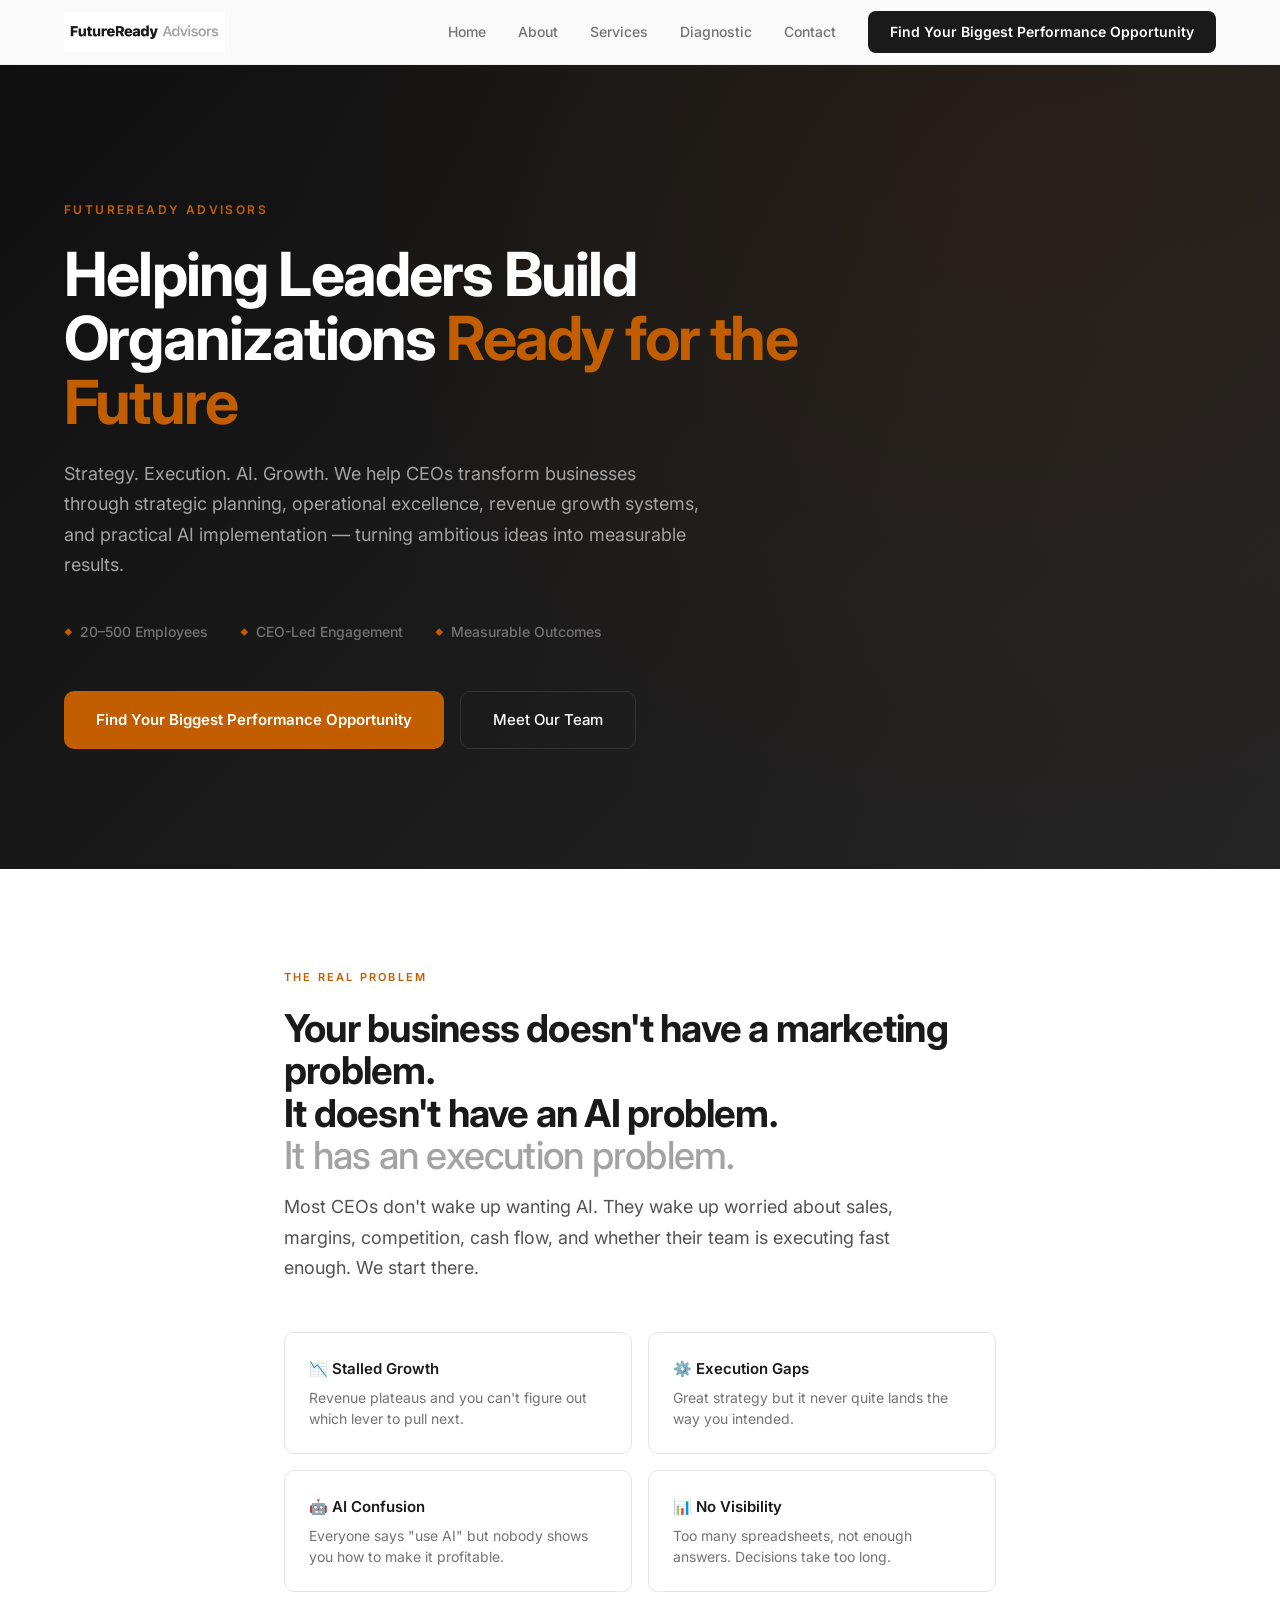
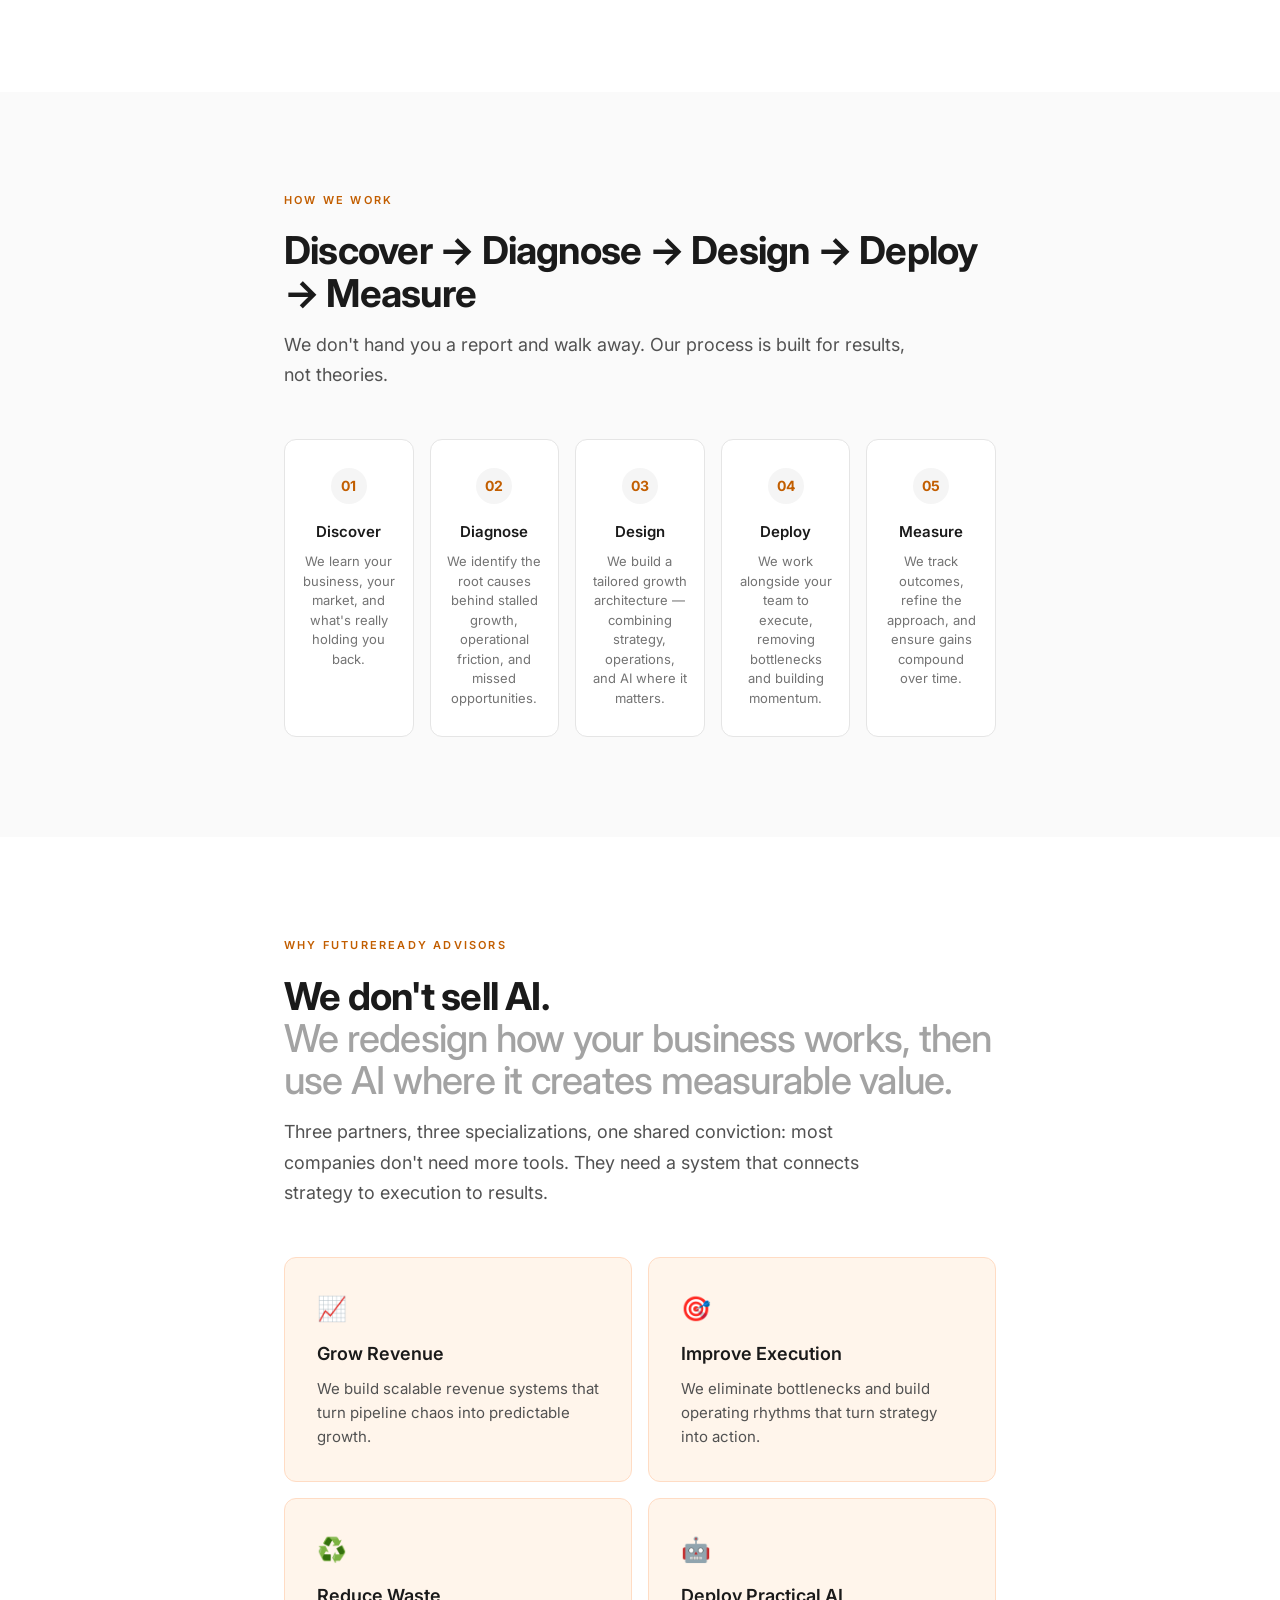
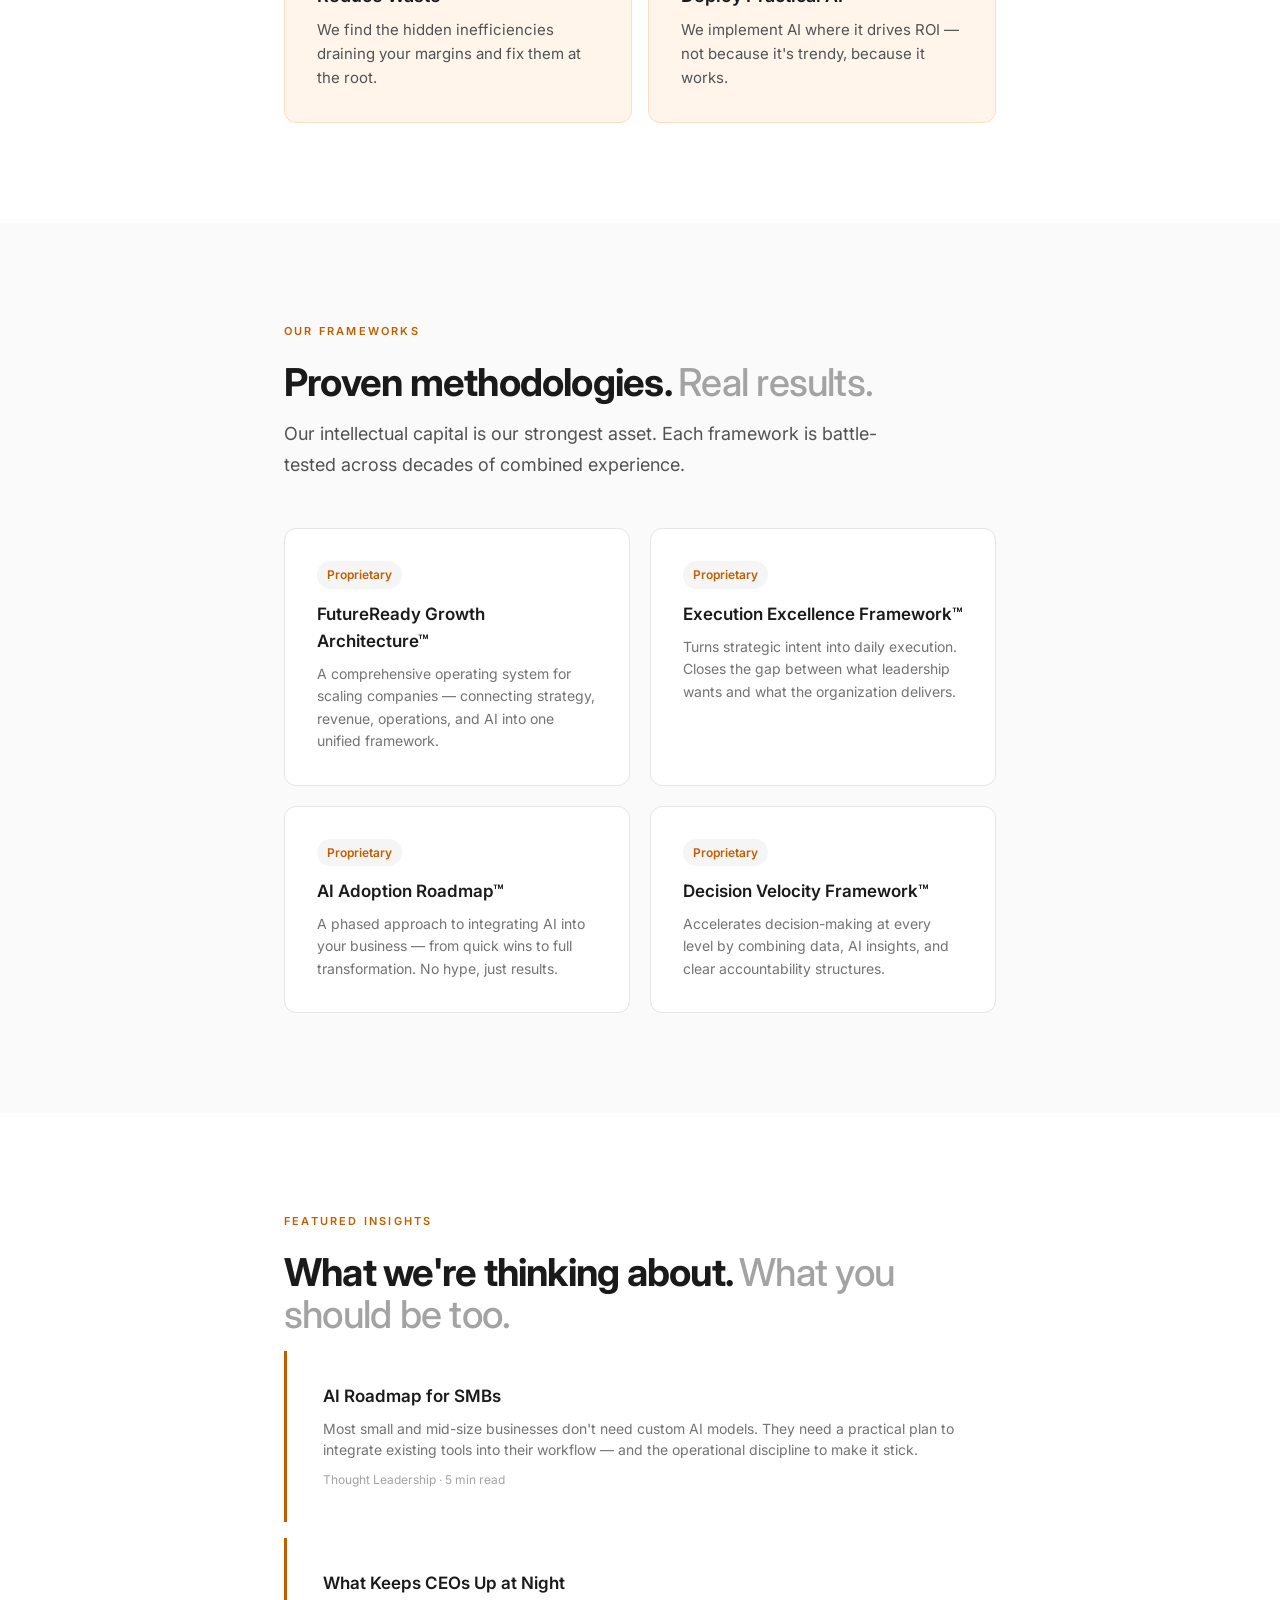
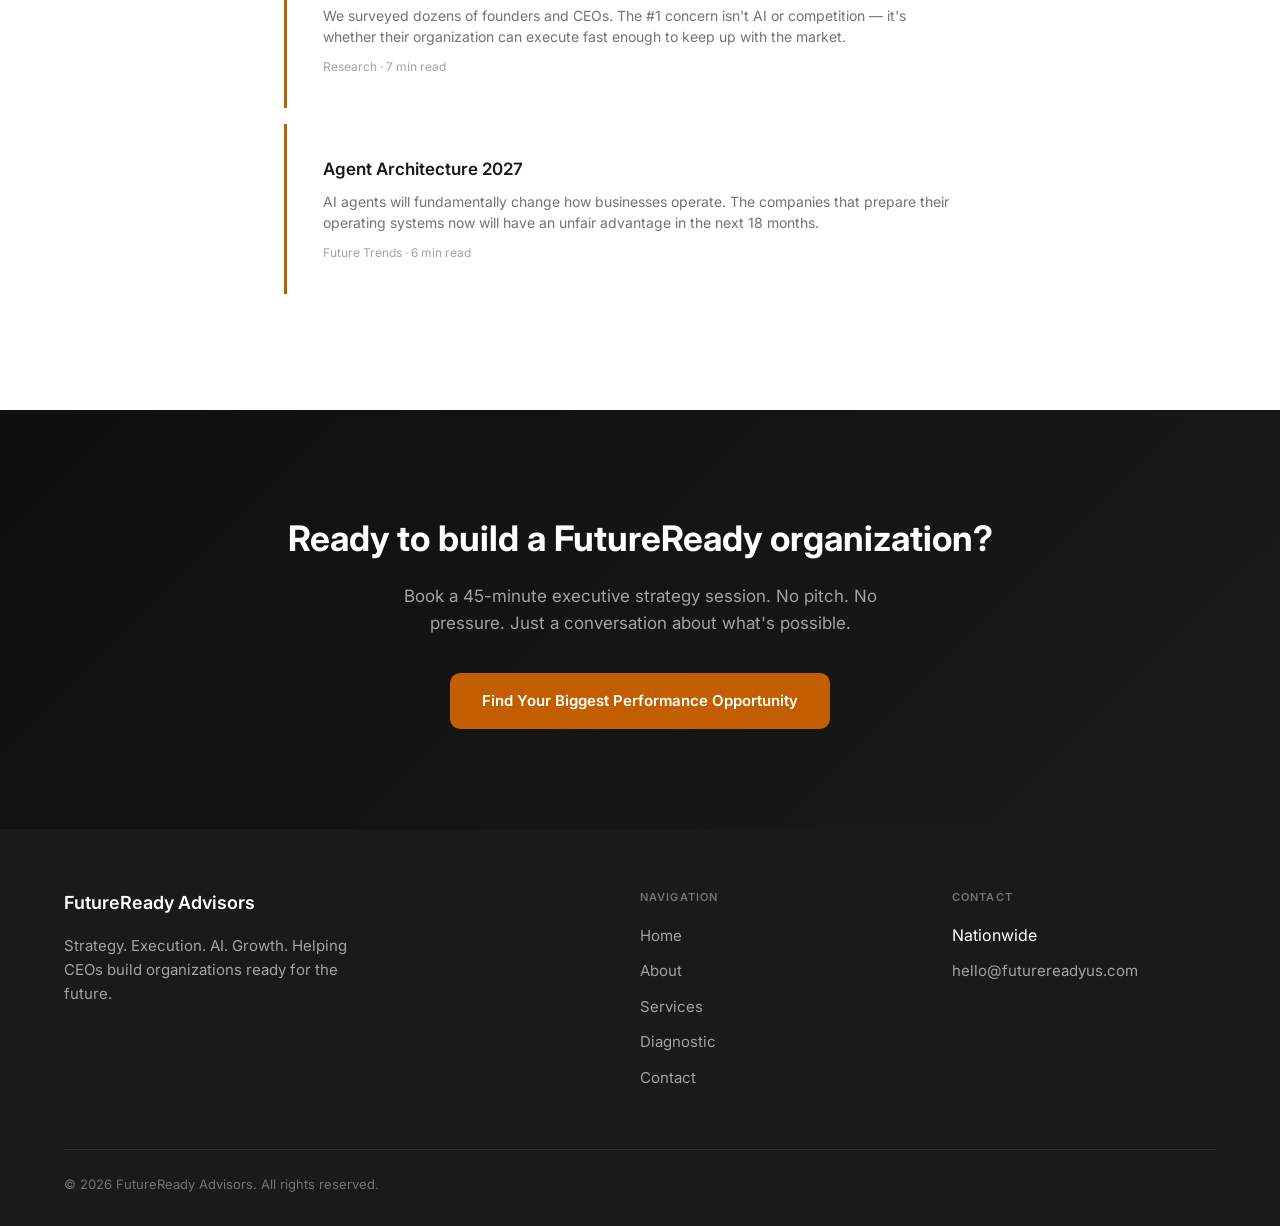
==== index.html @ 3cd61099 "SEO: fix soft-404s, repair broken contact JSON-LD, add FAQ/AEO schemas, favicon, sitemap lastmod" ====
<!DOCTYPE html>
<html lang="en">
<head>
<!-- Vercel Web Analytics -->
<script>
window.va = window.va || function () { (window.vaq = window.vaq || []).push(arguments); };
</script>
<script defer src="/_vercel/insights/script.js"></script>
<!-- Vercel Speed Insights -->
<script defer src="/_vercel/speed-insights/script.js"></script>
<meta charset="UTF-8"><meta name="viewport" content="width=device-width, initial-scale=1.0">
<meta name="google-site-verification" content="rzTwV3tGWfM2kfmghne0Se3kJqSVPFgn3C5hKiqkpUg" />
<title>FutureReady Advisors — Strategy. Execution. AI. Growth.</title>
<meta name="description" content="FutureReady Advisors helps CEOs transform businesses through strategic planning, operational excellence, revenue growth systems, and practical AI implementation.">
<meta name="keywords" content="business transformation consulting, AI consulting, growth strategy, execution consulting, CEO advisory, operational excellence">
<meta name="author" content="FutureReady Advisors">
<meta name="robots" content="index, follow">
<meta name="geo.region" content="US">
<meta name="geo.placename" content="Nationwide">
<meta property="og:title" content="FutureReady Advisors — Helping Leaders Build Organizations Ready for the Future">
<meta property="og:description" content="Strategy. Execution. AI. Growth. We help CEOs transform businesses through strategic planning, operational excellence, revenue growth systems, and practical AI implementation.">
<meta property="og:type" content="website">
<meta property="og:url" content="https://www.futurereadyus.com">
<meta property="og:image" content="https://www.futurereadyus.com/logo-v2.jpg">
<meta property="og:image:width" content="1280">
<meta property="og:image:height" content="318">
<meta property="og:image:type" content="image/jpeg">
<link rel="icon" type="image/svg+xml" href="/favicon.svg">
<meta property="og:site_name" content="FutureReady Advisors">
<meta property="og:locale" content="en_US">
<meta name="twitter:card" content="summary_large_image">
<meta name="twitter:title" content="FutureReady Advisors — Helping Leaders Build Organizations Ready for the Future">
<meta name="twitter:description" content="Strategy. Execution. AI. Growth. We help CEOs transform businesses through strategic planning, operational excellence, revenue growth systems, and practical AI implementation.">
<meta name="twitter:image" content="https://www.futurereadyus.com/logo-v2.jpg">
<link rel="canonical" href="https://www.futurereadyus.com">
<script type="application/ld+json">{"@context":"https://schema.org","@type":"ProfessionalService","@id":"https://www.futurereadyus.com/#org","name":"FutureReady Advisors","url":"https://www.futurereadyus.com","logo":"https://www.futurereadyus.com/logo-v2.jpg","image":"https://www.futurereadyus.com/logo-v2.jpg","slogan":"Strategy. Execution. AI. Growth.","description":"FutureReady Advisors helps CEOs transform businesses through strategic planning, operational excellence, revenue growth systems, and practical AI implementation.","areaServed":{"@type":"Country","name":"United States"},"knowsAbout":["Strategic Planning","Operational Excellence","Revenue Growth Systems","Practical AI Implementation"],"founder":[{"@type":"Person","name":"Robert Goldberg"},{"@type":"Person","name":"Jack Lee"},{"@type":"Person","name":"Hoel Bautista"}],"hasOfferCatalog":{"@type":"OfferCatalog","name":"Advisory Engagements","itemListElement":[{"@type":"Offer","itemOffered":{"@type":"Service","name":"Growth Opportunity Diagnostic","description":"A structured assessment to identify your highest-impact growth opportunity."}},{"@type":"Offer","itemOffered":{"@type":"Service","name":"Growth Blueprint","description":"A comprehensive growth architecture connecting strategy, operations, and AI."}},{"@type":"Offer","itemOffered":{"@type":"Service","name":"Growth Engine","description":"Ongoing partnership to build scalable growth systems and execute against your blueprint."}}]}}</script>
<style>
*{margin:0;padding:0;box-sizing:border-box}
body{font-family:'Inter',-apple-system,BlinkMacSystemFont,'Segoe UI',Roboto,sans-serif;color:#1a1a1a;background:#fff;line-height:1.6}
.container{max-width:1200px;margin:0 auto;padding:0 24px}
.container-narrow{max-width:760px;margin:0 auto;padding:0 24px}
nav{position:fixed;top:0;left:0;right:0;z-index:1000;background:rgba(255,255,255,.98);backdrop-filter:blur(12px);border-bottom:1px solid #f0f0f0}
.nav-inner{display:flex;align-items:center;justify-content:space-between;height:64px}
.logo{display:flex;align-items:center;text-decoration:none}
.logo img{height:40px;width:auto;display:block}
.nav-links{display:flex;align-items:center;gap:32px}
.nav-links a{font-size:.875rem;font-weight:500;color:#737373;text-decoration:none;transition:color .3s;position:relative}
.nav-links a:hover{color:#1a1a1a}
.nav-links a::after{content:'';position:absolute;bottom:-4px;left:0;width:0;height:1.5px;background:#c25e00;transition:width .3s}
.nav-links a:hover::after{width:100%}
.nav-cta{display:inline-block;padding:10px 22px;background:#1a1a1a;color:#fff!important;border-radius:8px;font-weight:600!important;text-decoration:none}
.nav-cta::after{display:none!important}
.nav-cta:hover{background:#c25e00!important}
.hero{padding:200px 0 120px;background:linear-gradient(135deg,#0f0f0f 0%,#1a1a1a 50%,#252525 100%);color:#fff;position:relative;overflow:hidden}
.hero::before{content:'';position:absolute;inset:0;background:radial-gradient(circle at 80% 20%,rgba(194,94,0,.08) 0%,transparent 60%);pointer-events:none}
.hero .container{position:relative}
.hero-eyebrow{font-size:.75rem;font-weight:600;letter-spacing:.2em;text-transform:uppercase;color:#c25e00;margin-bottom:24px}
.hero h1{font-size:clamp(2.2rem,5vw,3.8rem);font-weight:700;line-height:1.05;letter-spacing:-.03em;margin-bottom:24px;max-width:800px}
.hero h1 .accent{color:#c25e00}
.hero-sub{font-size:1.125rem;color:#a3a3a3;line-height:1.7;max-width:640px;margin-bottom:40px}
.hero-tags{display:flex;gap:32px;margin-bottom:48px;flex-wrap:wrap}
.hero-tag{font-size:.875rem;color:#737373;font-weight:500;display:flex;align-items:center;gap:8px}
.hero-tag::before{content:'◆';color:#c25e00;font-size:.5rem}
.hero-actions{display:flex;gap:16px;flex-wrap:wrap}
.btn-primary,.btn-secondary{display:inline-flex;align-items:center;gap:8px;padding:16px 32px;border-radius:10px;font-size:.9375rem;font-weight:600;cursor:pointer;text-decoration:none;transition:all .3s}
.btn-primary{background:#c25e00;color:#fff;border:none}
.btn-primary:hover{background:#a34e00;color:#fff;transform:translateY(-2px);box-shadow:0 4px 20px rgba(194,94,0,.3)}
.btn-secondary{background:transparent;color:#fff;border:1.5px solid #333;font-weight:500}
.btn-secondary:hover{color:#fff;border-color:#666;transform:translateY(-2px)}
.section{padding:100px 0}
.section-dark{background:#fafafa}
.section-label{font-size:.6875rem;font-weight:600;letter-spacing:.2em;text-transform:uppercase;color:#c25e00;margin-bottom:20px}
.section h2{font-size:clamp(1.75rem,3vw,2.5rem);font-weight:700;line-height:1.1;letter-spacing:-.02em;margin-bottom:16px}
.section h2 .fade{color:#a3a3a3;font-weight:500}
.section p.lead{font-size:1.125rem;color:#525252;line-height:1.7;max-width:640px;margin-bottom:48px}
.process-grid{display:grid;grid-template-columns:repeat(5,1fr);gap:16px;margin-top:48px}
.process-step{text-align:center;padding:28px 16px;background:#fff;border:1px solid #e5e5e5;border-radius:12px;transition:all .3s}
.process-step:hover{border-color:#c25e00;box-shadow:0 4px 20px rgba(0,0,0,.06);transform:translateY(-4px)}
.process-step .step-num{width:36px;height:36px;border-radius:50%;background:#f5f5f5;color:#c25e00;font-weight:700;font-size:.875rem;display:flex;align-items:center;justify-content:center;margin:0 auto 16px}
.process-step h4{font-size:.9375rem;font-weight:600;margin-bottom:8px}
.process-step p{font-size:.8125rem;color:#737373;line-height:1.5;margin:0}
.process-arrow{position:absolute;right:-20px;top:50%;transform:translateY(-50%);color:#d4d4d4;pointer-events:none}
.pain-list{display:grid;grid-template-columns:repeat(2,1fr);gap:16px;margin-top:48px}
.pain-item{padding:24px;background:#fff;border:1px solid #e5e5e5;border-radius:10px}
.pain-item h4{font-size:.9375rem;font-weight:600;margin-bottom:6px}
.pain-item p{font-size:.875rem;color:#737373;margin:0;line-height:1.5}
.outcome-grid{display:grid;grid-template-columns:repeat(2,1fr);gap:16px;margin-top:48px}
.outcome-card{padding:32px;background:#fff5eb;border:1px solid #ffdcc4;border-radius:12px;transition:all .3s}
.outcome-card:hover{border-color:#c25e00;box-shadow:0 4px 16px rgba(194,94,0,.08)}
.outcome-icon{font-size:1.5rem;margin-bottom:12px}
.outcome-card h3{font-size:1.125rem;font-weight:600;margin-bottom:8px}
.outcome-card p{font-size:.9375rem;color:#525252;margin:0;line-height:1.6}
.framework-grid{display:grid;grid-template-columns:repeat(2,1fr);gap:20px;margin-top:48px}
.framework-card{padding:32px;background:#fff;border:1px solid #e5e5e5;border-radius:12px;transition:all .3s}
.framework-card:hover{border-color:#c25e00;box-shadow:0 4px 20px rgba(0,0,0,.06)}
.framework-badge{display:inline-block;padding:4px 10px;background:#f5f5f5;color:#c25e00;font-size:.75rem;font-weight:600;border-radius:9999px;margin-bottom:12px}
.framework-card h3{font-size:1.0625rem;font-weight:600;margin-bottom:8px}
.framework-card p{font-size:.875rem;color:#737373;margin:0;line-height:1.6}
.insight-card{padding:32px 36px;background:#fff;border-left:3px solid #c25e00;margin-bottom:16px;border-radius:0 12px 12px 0;transition:all .3s}
.insight-card:hover{box-shadow:0 4px 20px rgba(0,0,0,.06)}
.insight-card h3{font-size:1.0625rem;font-weight:600;margin-bottom:8px}
.insight-card p{font-size:.875rem;color:#737373;margin:0;line-height:1.5}
.insight-meta{font-size:.75rem;color:#a3a3a3;margin-top:10px}
.cta-banner{padding:100px 0;background:linear-gradient(135deg,#0f0f0f 0%,#1a1a1a 100%);color:#fff;text-align:center}
.cta-banner h2{font-size:clamp(1.5rem,3vw,2.2rem);font-weight:700;margin-bottom:16px}
.cta-banner p{color:#a3a3a3;font-size:1.0625rem;max-width:500px;margin:0 auto 36px}
footer{padding:60px 0 32px;background:#1a1a1a;color:#fff}
.footer-grid{display:grid;grid-template-columns:2fr 1fr 1fr;gap:48px;margin-bottom:48px}
.footer-brand-text{font-size:1.125rem;font-weight:600;margin-bottom:16px;display:block}
.footer-desc{font-size:.9375rem;color:#a3a3a3;line-height:1.6;max-width:300px}
.footer-links-title{font-size:.6875rem;font-weight:600;text-transform:uppercase;color:#737373;margin-bottom:16px;letter-spacing:.1em}
.footer-links{list-style:none;padding:0}
.footer-links li{margin-bottom:10px}
.footer-links a{color:#a3a3a3;text-decoration:none;font-size:.9375rem;transition:color .3s}
.footer-links a:hover{color:#fff}
.footer-bottom{padding-top:24px;border-top:1px solid #333;display:flex;justify-content:space-between;align-items:center}
.footer-copy{font-size:.8125rem;color:#737373}
.scroll-top{position:fixed;bottom:32px;right:32px;width:48px;height:48px;background:#1a1a1a;color:#fff;border-radius:50%;display:flex;align-items:center;justify-content:center;cursor:pointer;opacity:0;visibility:hidden;transition:all .3s;z-index:10000;border:none;font-size:1.25rem;box-shadow:0 4px 12px rgba(0,0,0,.15)}
.scroll-top.visible{opacity:1;visibility:visible}
.scroll-top:hover{background:#c25e00;transform:translateY(-2px)}
@media(max-width:768px){
.hero{padding:160px 0 80px}
.process-grid{grid-template-columns:1fr 1fr;gap:12px}
.process-arrow{display:none}
.pain-list,.outcome-grid,.framework-grid{grid-template-columns:1fr}
.footer-grid{grid-template-columns:1fr;gap:32px}
.scroll-top{bottom:20px;right:20px}
.hero-tags{gap:16px}
}
</style>
<link rel="preconnect" href="https://fonts.googleapis.com">
<link href="https://fonts.googleapis.com/css2?family=Inter:wght@400;500;600;700&display=swap" rel="stylesheet">
</head>
<body>
<nav><div class="container nav-inner">
<a href="/" class="logo"><img src="/logo-v2.jpg" alt="FutureReady Advisors" style="height:40px"></a>
<div class="nav-links">
<a href="/">Home</a>
<a href="/about">About</a>
<a href="/services">Services</a>
<a href="/diagnostic">Diagnostic</a>
<a href="/contact">Contact</a>
<a href="/contact" class="nav-cta">Find Your Biggest Performance Opportunity</a>
</div>
</div></nav>
<main>
<section class="hero"><div class="container">
<div class="hero-eyebrow">FutureReady Advisors</div>
<h1>Helping Leaders Build Organizations <span class="accent">Ready for the Future</span></h1>
<p class="hero-sub">Strategy. Execution. AI. Growth. We help CEOs transform businesses through strategic planning, operational excellence, revenue growth systems, and practical AI implementation — turning ambitious ideas into measurable results.</p>
<div class="hero-tags">
<span class="hero-tag">20–500 Employees</span>
<span class="hero-tag">CEO-Led Engagement</span>
<span class="hero-tag">Measurable Outcomes</span>
</div>
<div class="hero-actions">
<a href="/contact" class="btn-primary">Find Your Biggest Performance Opportunity</a>
<a href="/about" class="btn-secondary">Meet Our Team</a>
</div>
</div></section>
<section class="section"><div class="container-narrow">
<p class="section-label">The Real Problem</p>
<h2>Your business doesn't have a marketing problem.<br>It doesn't have an AI problem.<br><span class="fade">It has an execution problem.</span></h2>
<p class="lead">Most CEOs don't wake up wanting AI. They wake up worried about sales, margins, competition, cash flow, and whether their team is executing fast enough. We start there.</p>
<div class="pain-list">
<div class="pain-item"><h4>📉 Stalled Growth</h4><p>Revenue plateaus and you can't figure out which lever to pull next.</p></div>
<div class="pain-item"><h4>⚙️ Execution Gaps</h4><p>Great strategy but it never quite lands the way you intended.</p></div>
<div class="pain-item"><h4>🤖 AI Confusion</h4><p>Everyone says "use AI" but nobody shows you how to make it profitable.</p></div>
<div class="pain-item"><h4>📊 No Visibility</h4><p>Too many spreadsheets, not enough answers. Decisions take too long.</p></div>
</div>
</div></section>
<section class="section section-dark"><div class="container-narrow">
<p class="section-label">How We Work</p>
<h2>Discover → Diagnose → Design → Deploy → Measure</h2>
<p class="lead">We don't hand you a report and walk away. Our process is built for results, not theories.</p>
<div class="process-grid">
<div class="process-step"><div class="step-num">01</div><h4>Discover</h4><p>We learn your business, your market, and what's really holding you back.</p></div>
<div class="process-step"><div class="step-num">02</div><h4>Diagnose</h4><p>We identify the root causes behind stalled growth, operational friction, and missed opportunities.</p></div>
<div class="process-step"><div class="step-num">03</div><h4>Design</h4><p>We build a tailored growth architecture — combining strategy, operations, and AI where it matters.</p></div>
<div class="process-step"><div class="step-num">04</div><h4>Deploy</h4><p>We work alongside your team to execute, removing bottlenecks and building momentum.</p></div>
<div class="process-step"><div class="step-num">05</div><h4>Measure</h4><p>We track outcomes, refine the approach, and ensure gains compound over time.</p></div>
</div>
</div></section>
<section class="section"><div class="container-narrow">
<p class="section-label">Why FutureReady Advisors</p>
<h2>We don't sell AI.<br><span class="fade">We redesign how your business works, then use AI where it creates measurable value.</span></h2>
<p class="lead">Three partners, three specializations, one shared conviction: most companies don't need more tools. They need a system that connects strategy to execution to results.</p>
<div class="outcome-grid">
<div class="outcome-card"><div class="outcome-icon">📈</div><h3>Grow Revenue</h3><p>We build scalable revenue systems that turn pipeline chaos into predictable growth.</p></div>
<div class="outcome-card"><div class="outcome-icon">🎯</div><h3>Improve Execution</h3><p>We eliminate bottlenecks and build operating rhythms that turn strategy into action.</p></div>
<div class="outcome-card"><div class="outcome-icon">♻️</div><h3>Reduce Waste</h3><p>We find the hidden inefficiencies draining your margins and fix them at the root.</p></div>
<div class="outcome-card"><div class="outcome-icon">🤖</div><h3>Deploy Practical AI</h3><p>We implement AI where it drives ROI — not because it's trendy, because it works.</p></div>
</div>
</div></section>
<section class="section section-dark"><div class="container-narrow">
<p class="section-label">Our Frameworks</p>
<h2>Proven methodologies. <span class="fade">Real results.</span></h2>
<p class="lead">Our intellectual capital is our strongest asset. Each framework is battle-tested across decades of combined experience.</p>
<div class="framework-grid">
<div class="framework-card"><div class="framework-badge">Proprietary</div><h3>FutureReady Growth Architecture™</h3><p>A comprehensive operating system for scaling companies — connecting strategy, revenue, operations, and AI into one unified framework.</p></div>
<div class="framework-card"><div class="framework-badge">Proprietary</div><h3>Execution Excellence Framework™</h3><p>Turns strategic intent into daily execution. Closes the gap between what leadership wants and what the organization delivers.</p></div>
<div class="framework-card"><div class="framework-badge">Proprietary</div><h3>AI Adoption Roadmap™</h3><p>A phased approach to integrating AI into your business — from quick wins to full transformation. No hype, just results.</p></div>
<div class="framework-card"><div class="framework-badge">Proprietary</div><h3>Decision Velocity Framework™</h3><p>Accelerates decision-making at every level by combining data, AI insights, and clear accountability structures.</p></div>
</div>
</div></section>
<section class="section"><div class="container-narrow">
<p class="section-label">Featured Insights</p>
<h2>What we're thinking about. <span class="fade">What you should be too.</span></h2>
<div class="insight-card"><h3>AI Roadmap for SMBs</h3><p>Most small and mid-size businesses don't need custom AI models. They need a practical plan to integrate existing tools into their workflow — and the operational discipline to make it stick.</p><div class="insight-meta">Thought Leadership · 5 min read</div></div>
<div class="insight-card"><h3>What Keeps CEOs Up at Night</h3><p>We surveyed dozens of founders and CEOs. The #1 concern isn't AI or competition — it's whether their organization can execute fast enough to keep up with the market.</p><div class="insight-meta">Research · 7 min read</div></div>
<div class="insight-card"><h3>Agent Architecture 2027</h3><p>AI agents will fundamentally change how businesses operate. The companies that prepare their operating systems now will have an unfair advantage in the next 18 months.</p><div class="insight-meta">Future Trends · 6 min read</div></div>
</div></section>
<section class="cta-banner"><div class="container-narrow">
<h2>Ready to build a FutureReady organization?</h2>
<p>Book a 45-minute executive strategy session. No pitch. No pressure. Just a conversation about what's possible.</p>
<a href="/contact" class="btn-primary">Find Your Biggest Performance Opportunity</a>
</div></section>
</main>
<footer><div class="container">
<div class="footer-grid">
<div><span class="footer-brand-text">FutureReady Advisors</span><p class="footer-desc">Strategy. Execution. AI. Growth. Helping CEOs build organizations ready for the future.</p></div>
<div><p class="footer-links-title">Navigation</p><ul class="footer-links"><li><a href="/">Home</a></li><li><a href="/about">About</a></li><li><a href="/services">Services</a></li><li><a href="/diagnostic">Diagnostic</a></li><li><a href="/contact">Contact</a></li></ul></div>
<div><p class="footer-links-title">Contact</p><ul class="footer-links"><li>Nationwide</li><li><a href="mailto:hello@futurereadyus.com">hello@futurereadyus.com</a></li></ul></div>
</div>
<div class="footer-bottom"><p class="footer-copy">© 2026 FutureReady Advisors. All rights reserved.</p></div>
</div></footer>
<button class="scroll-top" id="scrollTop" onclick="window.scrollTo({top:0,behavior:'smooth'})">↑</button>
<script>var s=document.getElementById('scrollTop');if(s){window.addEventListener('scroll',function(){if(window.scrollY>300){s.classList.add('visible')}else{s.classList.remove('visible')}})}</script>
<script>
// CTA click tracking for Vercel Web Analytics
(function(){
  var SELECTOR = '.btn-primary,.btn-secondary,.nav-cta,.service-cta,.cta-banner,.btn';
  function track(e){
    var el = e.target.closest ? e.target.closest(SELECTOR) : null;
    if(!el) return;
    try{
      var cls = (el.className && el.className.baseVal !== undefined ? el.className.baseVal : el.className) || '';
      var href = el.getAttribute('href') || '';
      var txt = (el.textContent || '').trim().slice(0, 60);
      try{ window.va('event', { name: 'cta_click', data: { page: location.pathname, cta: cls, href: href, text: txt } }); }catch(_){}
      try{ fetch('/api/event', { method:'POST', headers:{'Content-Type':'application/json'}, body: JSON.stringify({ type:'cta_click', page:location.pathname, cta: cls, href: href, text: txt }) }).catch(function(){}); }catch(_){}
    }catch(_){}
  }
  document.addEventListener('click', track, true);
})();
</script>

</body>
</html>
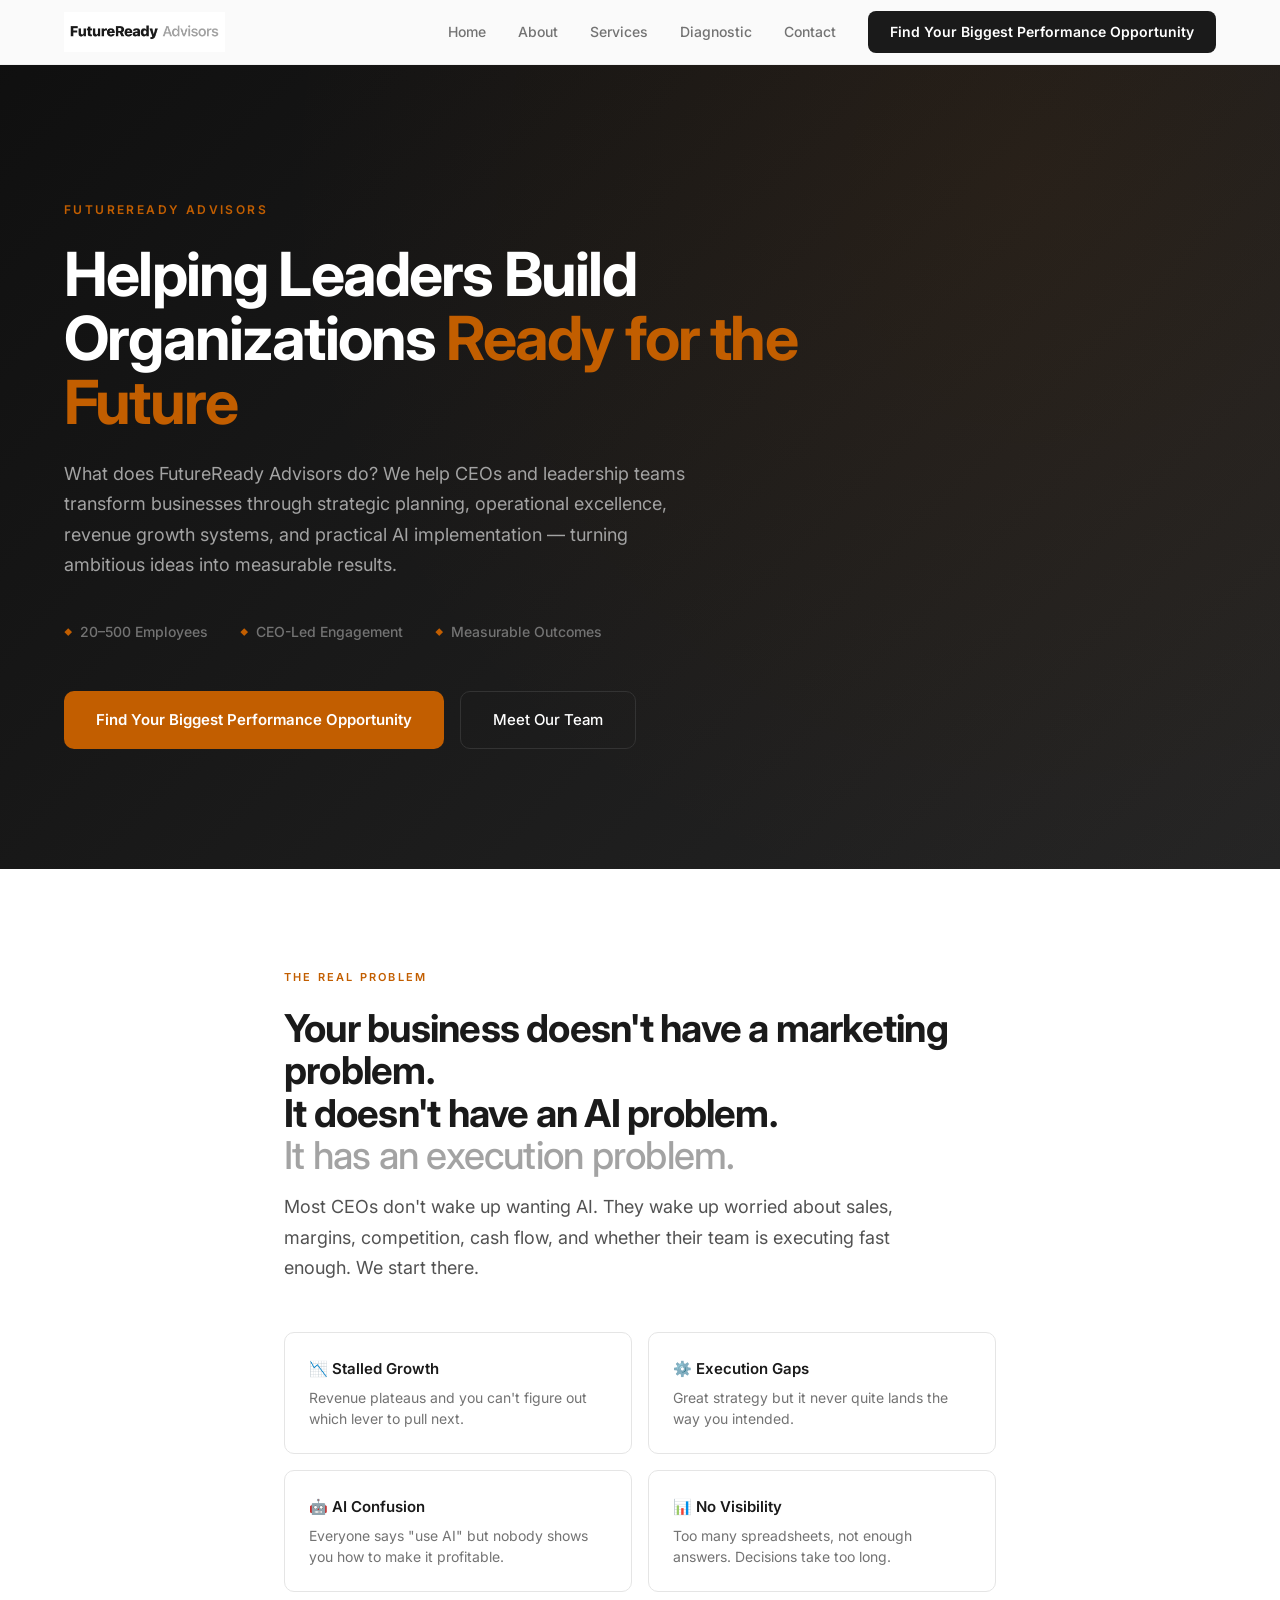
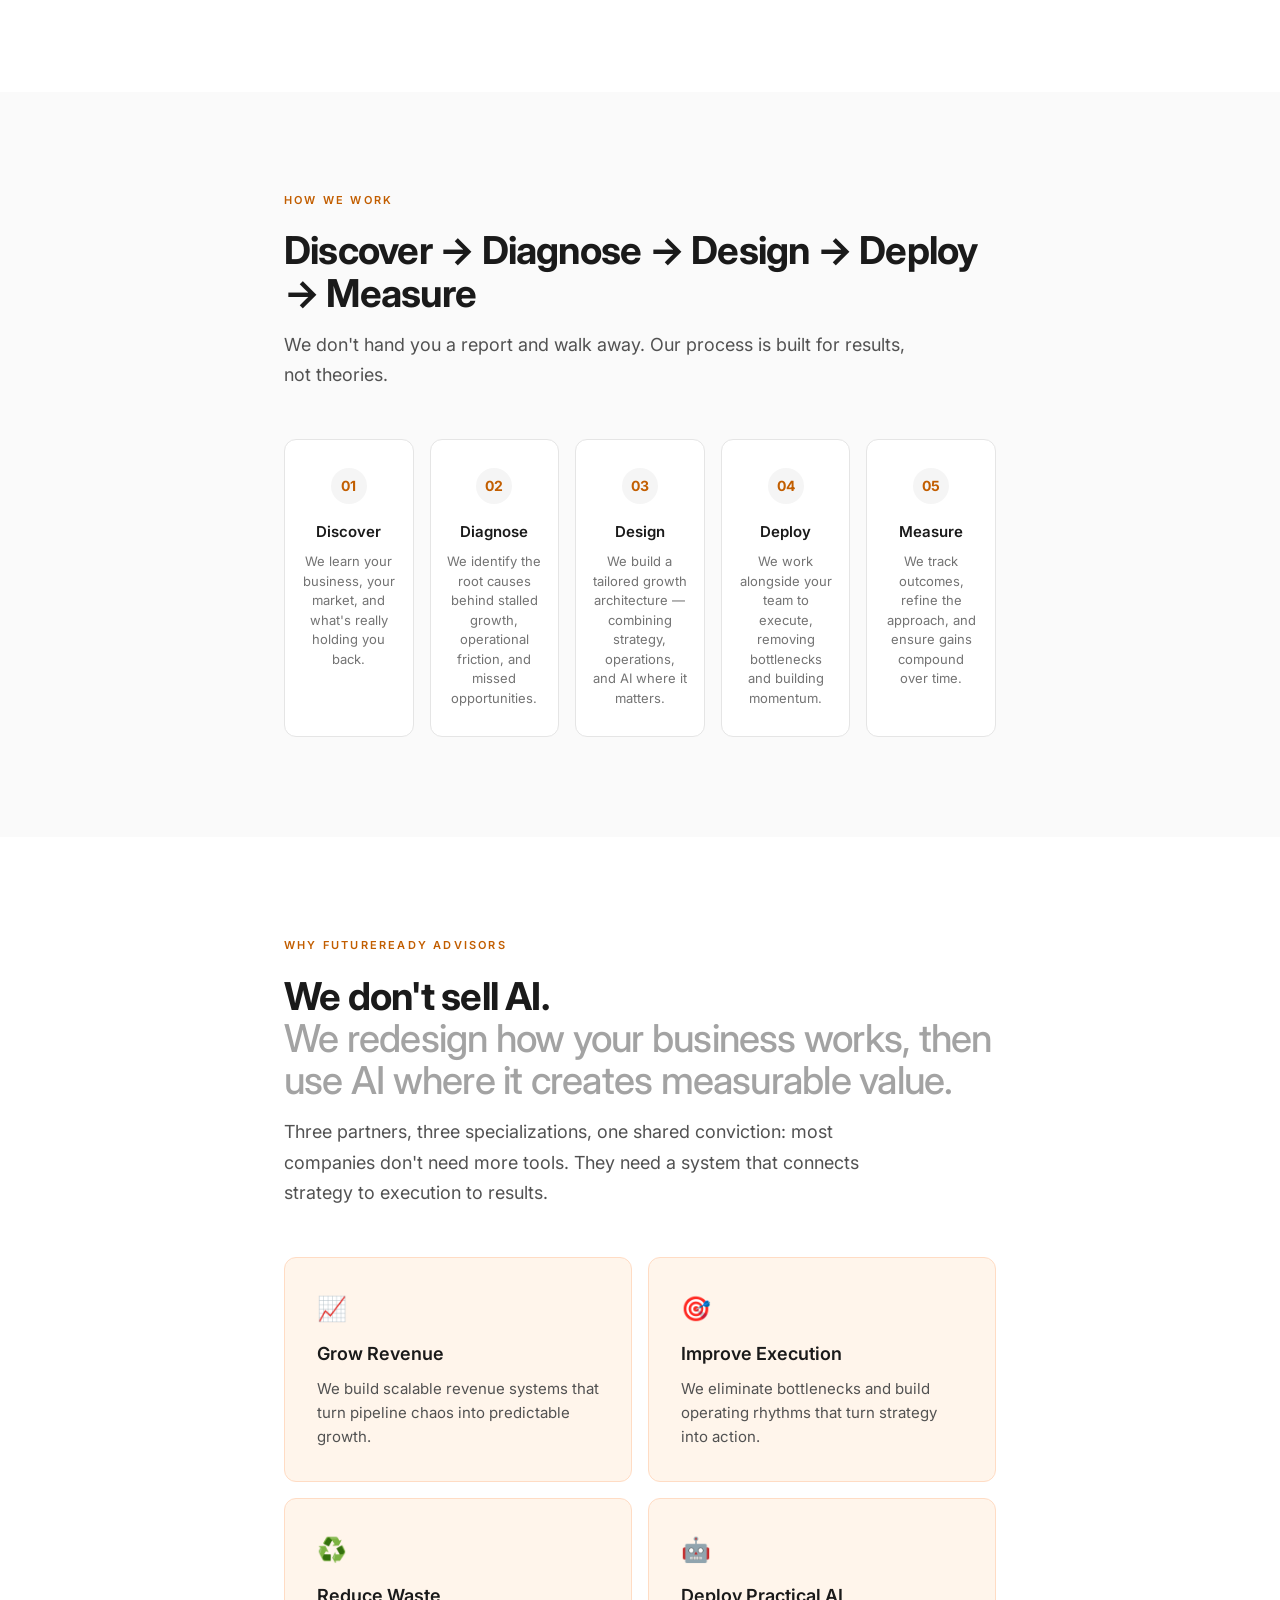
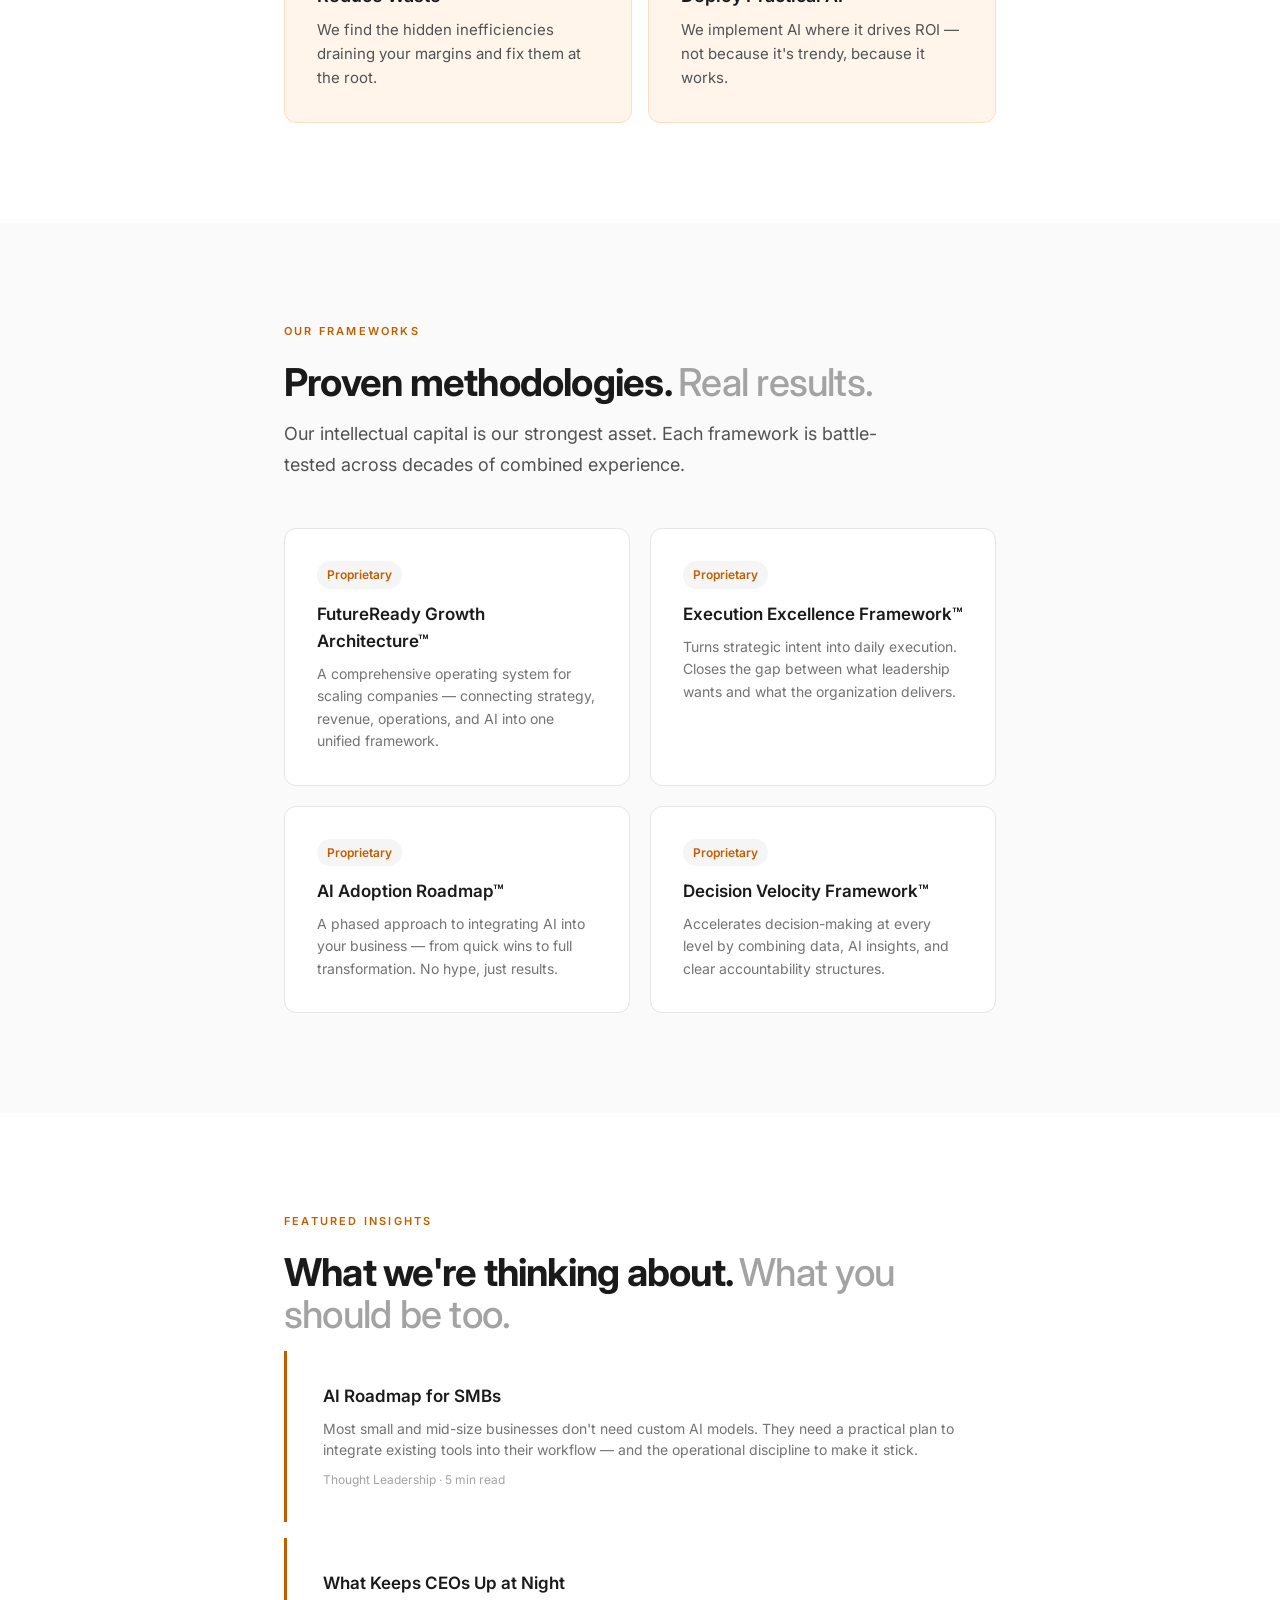
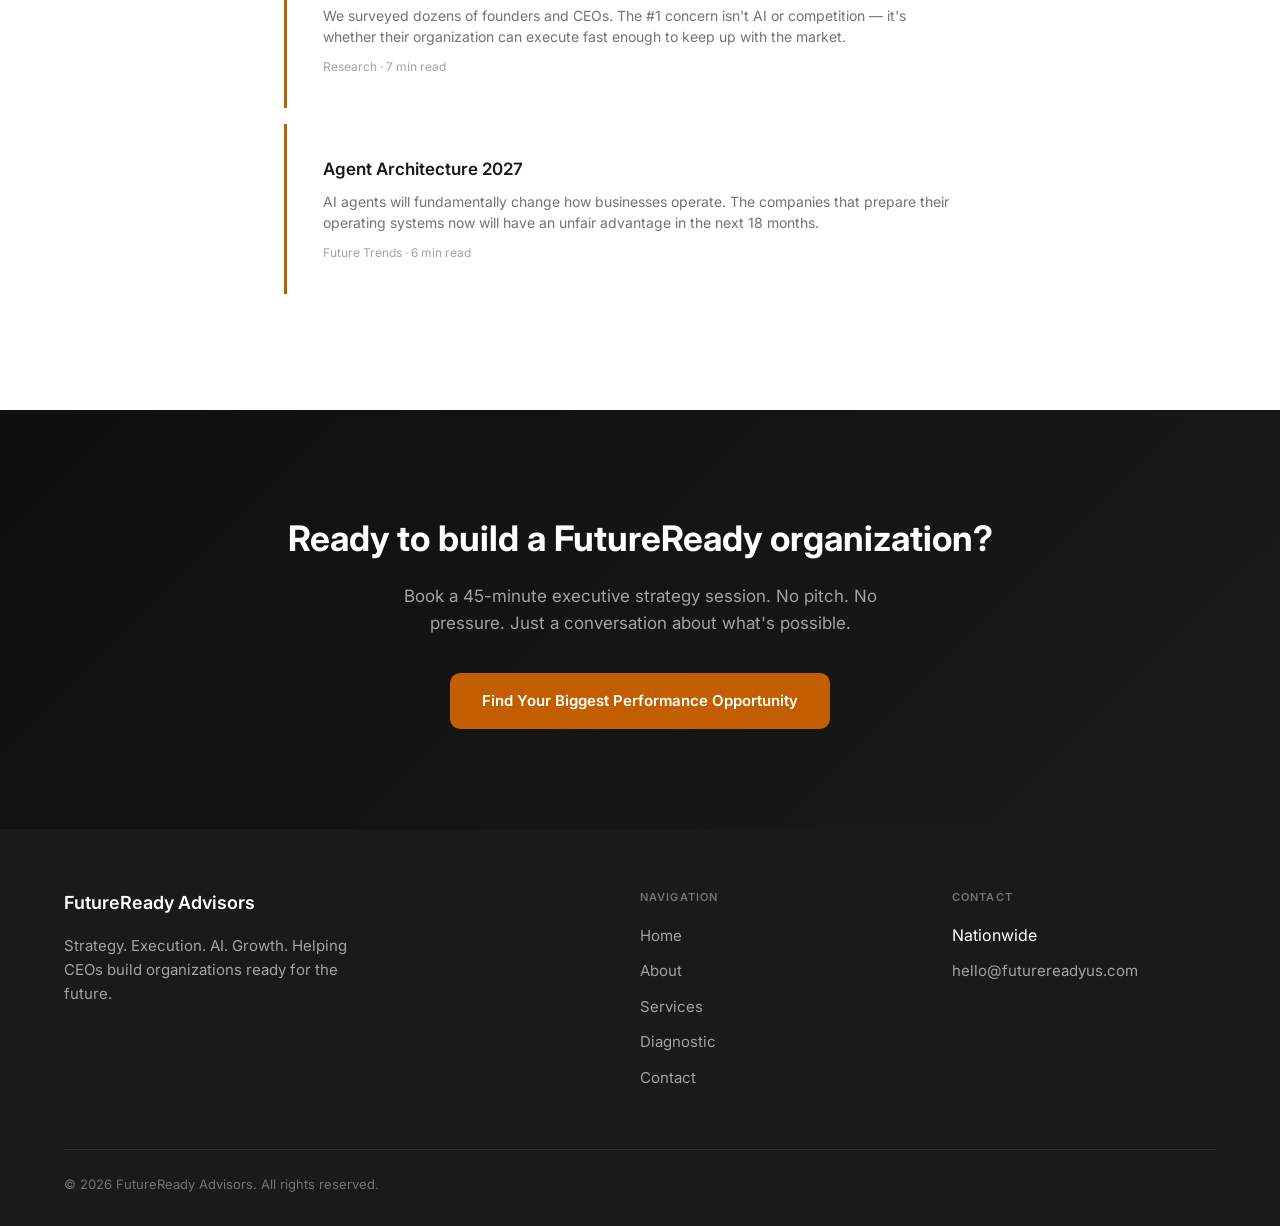
==== commit 57bbfbfa: "AEO/GEO: FAQPage schema (5 Qs), Speakable, answer-first hero intro" ====
--- a/index.html
+++ b/index.html
@@ -11,7 +11,7 @@
 <meta charset="UTF-8"><meta name="viewport" content="width=device-width, initial-scale=1.0">
 <meta name="google-site-verification" content="rzTwV3tGWfM2kfmghne0Se3kJqSVPFgn3C5hKiqkpUg" />
 <title>FutureReady Advisors — Strategy. Execution. AI. Growth.</title>
-<meta name="description" content="FutureReady Advisors helps CEOs transform businesses through strategic planning, operational excellence, revenue growth systems, and practical AI implementation.">
+<meta name="description" content="FutureReady Advisors helps CEOs transform businesses through strategic planning, operational excellence, revenue growth, and practical AI.">
 <meta name="keywords" content="business transformation consulting, AI consulting, growth strategy, execution consulting, CEO advisory, operational excellence">
 <meta name="author" content="FutureReady Advisors">
 <meta name="robots" content="index, follow">
@@ -21,17 +21,17 @@
 <meta property="og:description" content="Strategy. Execution. AI. Growth. We help CEOs transform businesses through strategic planning, operational excellence, revenue growth systems, and practical AI implementation.">
 <meta property="og:type" content="website">
 <meta property="og:url" content="https://www.futurereadyus.com">
-<meta property="og:image" content="https://www.futurereadyus.com/logo-v2.jpg">
-<meta property="og:image:width" content="1280">
-<meta property="og:image:height" content="318">
-<meta property="og:image:type" content="image/jpeg">
+<meta property="og:image" content="https://www.futurereadyus.com/og-card.png">
+<meta property="og:image:width" content="1200">
+<meta property="og:image:height" content="630">
+<meta property="og:image:type" content="image/png">
 <link rel="icon" type="image/svg+xml" href="/favicon.svg">
 <meta property="og:site_name" content="FutureReady Advisors">
 <meta property="og:locale" content="en_US">
 <meta name="twitter:card" content="summary_large_image">
 <meta name="twitter:title" content="FutureReady Advisors — Helping Leaders Build Organizations Ready for the Future">
 <meta name="twitter:description" content="Strategy. Execution. AI. Growth. We help CEOs transform businesses through strategic planning, operational excellence, revenue growth systems, and practical AI implementation.">
-<meta name="twitter:image" content="https://www.futurereadyus.com/logo-v2.jpg">
+<meta name="twitter:image" content="https://www.futurereadyus.com/og-card.png">
 <link rel="canonical" href="https://www.futurereadyus.com">
 <script type="application/ld+json">{"@context":"https://schema.org","@type":"ProfessionalService","@id":"https://www.futurereadyus.com/#org","name":"FutureReady Advisors","url":"https://www.futurereadyus.com","logo":"https://www.futurereadyus.com/logo-v2.jpg","image":"https://www.futurereadyus.com/logo-v2.jpg","slogan":"Strategy. Execution. AI. Growth.","description":"FutureReady Advisors helps CEOs transform businesses through strategic planning, operational excellence, revenue growth systems, and practical AI implementation.","areaServed":{"@type":"Country","name":"United States"},"knowsAbout":["Strategic Planning","Operational Excellence","Revenue Growth Systems","Practical AI Implementation"],"founder":[{"@type":"Person","name":"Robert Goldberg"},{"@type":"Person","name":"Jack Lee"},{"@type":"Person","name":"Hoel Bautista"}],"hasOfferCatalog":{"@type":"OfferCatalog","name":"Advisory Engagements","itemListElement":[{"@type":"Offer","itemOffered":{"@type":"Service","name":"Growth Opportunity Diagnostic","description":"A structured assessment to identify your highest-impact growth opportunity."}},{"@type":"Offer","itemOffered":{"@type":"Service","name":"Growth Blueprint","description":"A comprehensive growth architecture connecting strategy, operations, and AI."}},{"@type":"Offer","itemOffered":{"@type":"Service","name":"Growth Engine","description":"Ongoing partnership to build scalable growth systems and execute against your blueprint."}}]}}</script>
 <style>
@@ -130,6 +130,68 @@
 </style>
 <link rel="preconnect" href="https://fonts.googleapis.com">
 <link href="https://fonts.googleapis.com/css2?family=Inter:wght@400;500;600;700&display=swap" rel="stylesheet">
+
+<script type="application/ld+json">
+{
+  "@context": "https://schema.org",
+  "@type": "FAQPage",
+  "mainEntity": [
+    {
+      "@type": "Question",
+      "name": "What does FutureReady Advisors do?",
+      "acceptedAnswer": {
+        "@type": "Answer",
+        "text": "FutureReady Advisors helps CEOs and leadership teams transform businesses through strategic planning, operational excellence, revenue growth systems, and practical AI implementation, turning ambitious ideas into measurable results."
+      }
+    },
+    {
+      "@type": "Question",
+      "name": "Who does FutureReady Advisors work with?",
+      "acceptedAnswer": {
+        "@type": "Answer",
+        "text": "FutureReady Advisors works with CEOs and leadership teams at companies with roughly 20 to 500 employees who need help breaking through growth plateaus, fixing execution gaps, and implementing AI where it creates measurable value."
+      }
+    },
+    {
+      "@type": "Question",
+      "name": "What is the FutureReady advisory process?",
+      "acceptedAnswer": {
+        "@type": "Answer",
+        "text": "The FutureReady process has five phases: Discover, Diagnose, Design, Deploy, and Measure. We learn your business, identify root causes of stalled growth, build a tailored growth architecture, execute alongside your team, and track outcomes to ensure gains compound."
+      }
+    },
+    {
+      "@type": "Question",
+      "name": "What services does FutureReady Advisors offer?",
+      "acceptedAnswer": {
+        "@type": "Answer",
+        "text": "FutureReady offers three core advisory engagements: the Growth Opportunity Diagnostic, a structured assessment of your highest-impact growth opportunity; the Growth Blueprint, a comprehensive growth architecture; and the Growth Engine, an ongoing partnership to build scalable growth systems."
+      }
+    },
+    {
+      "@type": "Question",
+      "name": "Does FutureReady Advisors help companies implement AI?",
+      "acceptedAnswer": {
+        "@type": "Answer",
+        "text": "Yes. FutureReady doesn't sell AI as a gimmick — it redesigns how your business works, then applies AI where it removes bottlenecks and drives measurable outcomes."
+      }
+    }
+  ]
+}
+</script>
+<script type="application/ld+json">
+{
+  "@context": "https://schema.org",
+  "@type": "WebPage",
+  "@id": "https://www.futurereadyus.com/#webpage",
+  "name": "FutureReady Advisors — Strategy. Execution. AI. Growth.",
+  "url": "https://www.futurereadyus.com",
+  "speakable": {
+    "@type": "SpeakableSpecification",
+    "cssSelector": [".hero", ".process-step", ".section-lead"]
+  }
+}
+</script>
 </head>
 <body>
 <nav><div class="container nav-inner">
@@ -147,7 +209,7 @@
 <section class="hero"><div class="container">
 <div class="hero-eyebrow">FutureReady Advisors</div>
 <h1>Helping Leaders Build Organizations <span class="accent">Ready for the Future</span></h1>
-<p class="hero-sub">Strategy. Execution. AI. Growth. We help CEOs transform businesses through strategic planning, operational excellence, revenue growth systems, and practical AI implementation — turning ambitious ideas into measurable results.</p>
+<p class="hero-sub">What does FutureReady Advisors do? We help CEOs and leadership teams transform businesses through strategic planning, operational excellence, revenue growth systems, and practical AI implementation — turning ambitious ideas into measurable results.</p>
 <div class="hero-tags">
 <span class="hero-tag">20–500 Employees</span>
 <span class="hero-tag">CEO-Led Engagement</span>
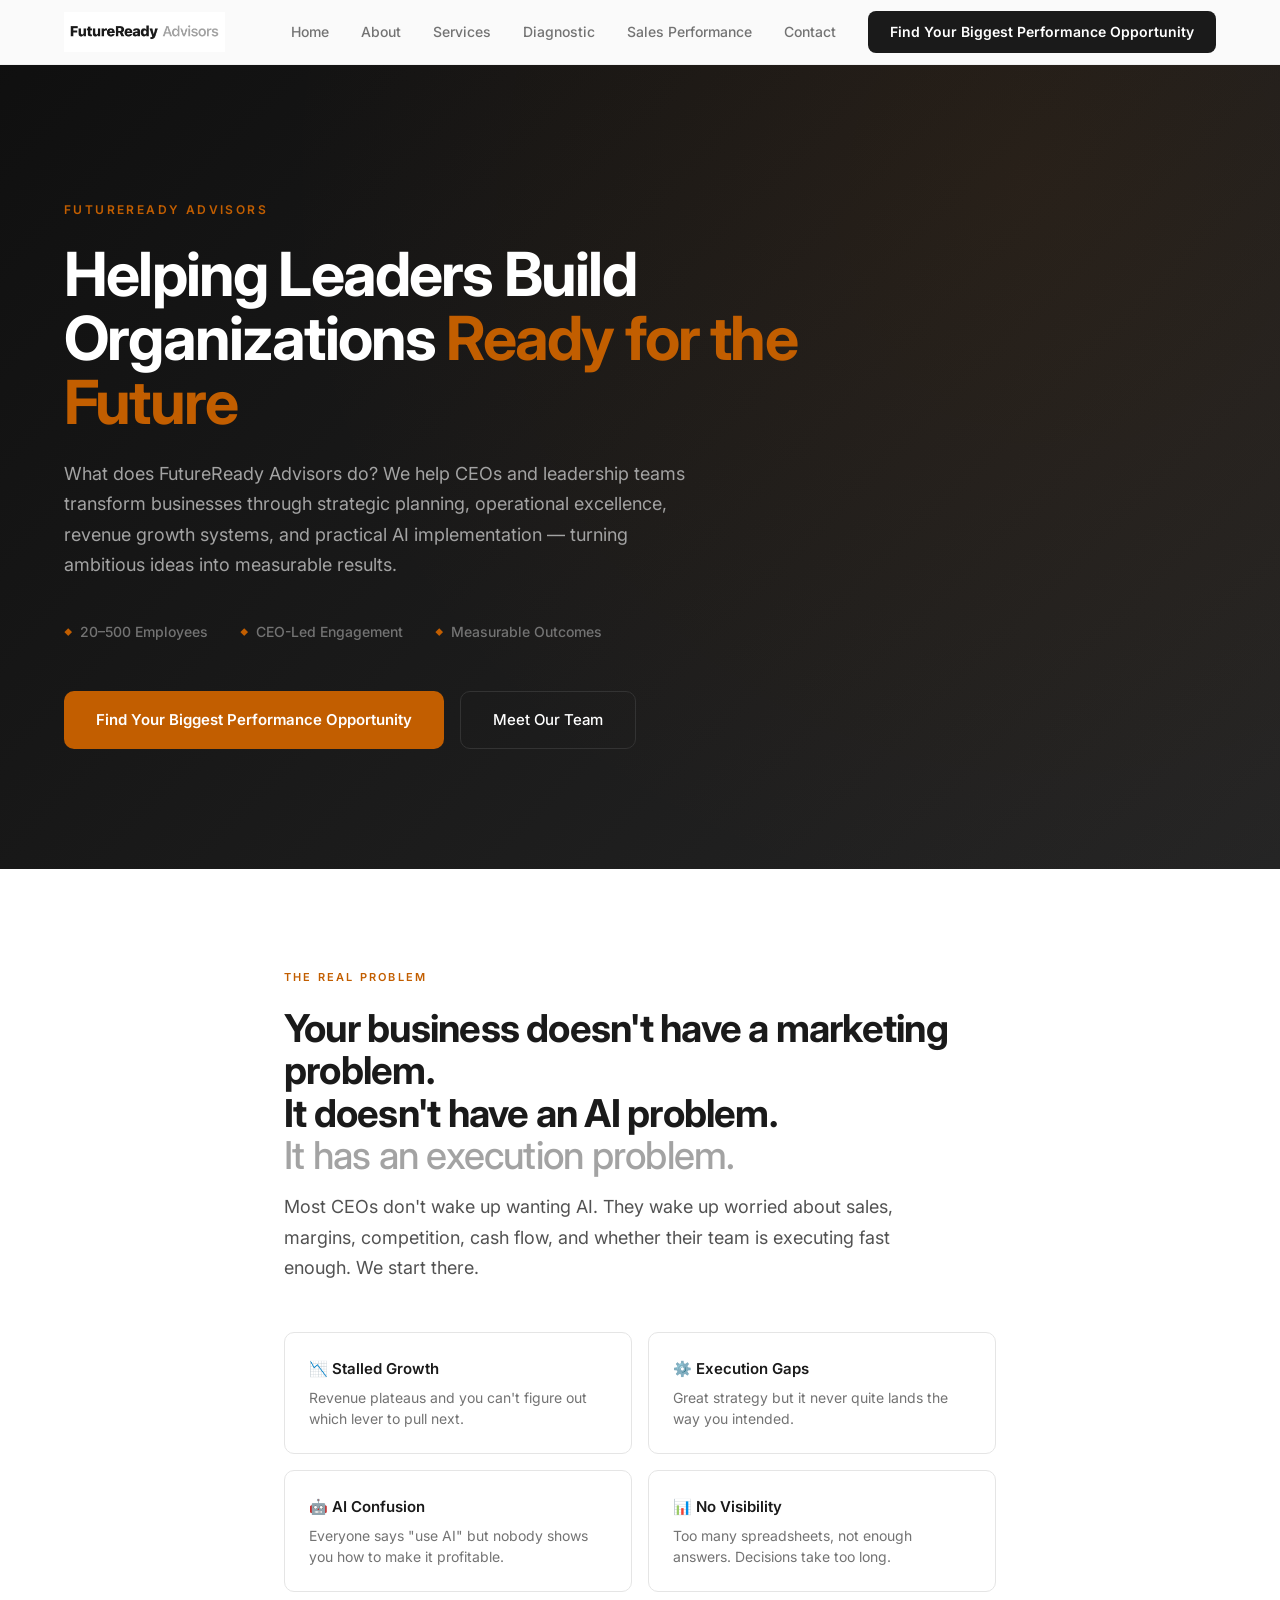
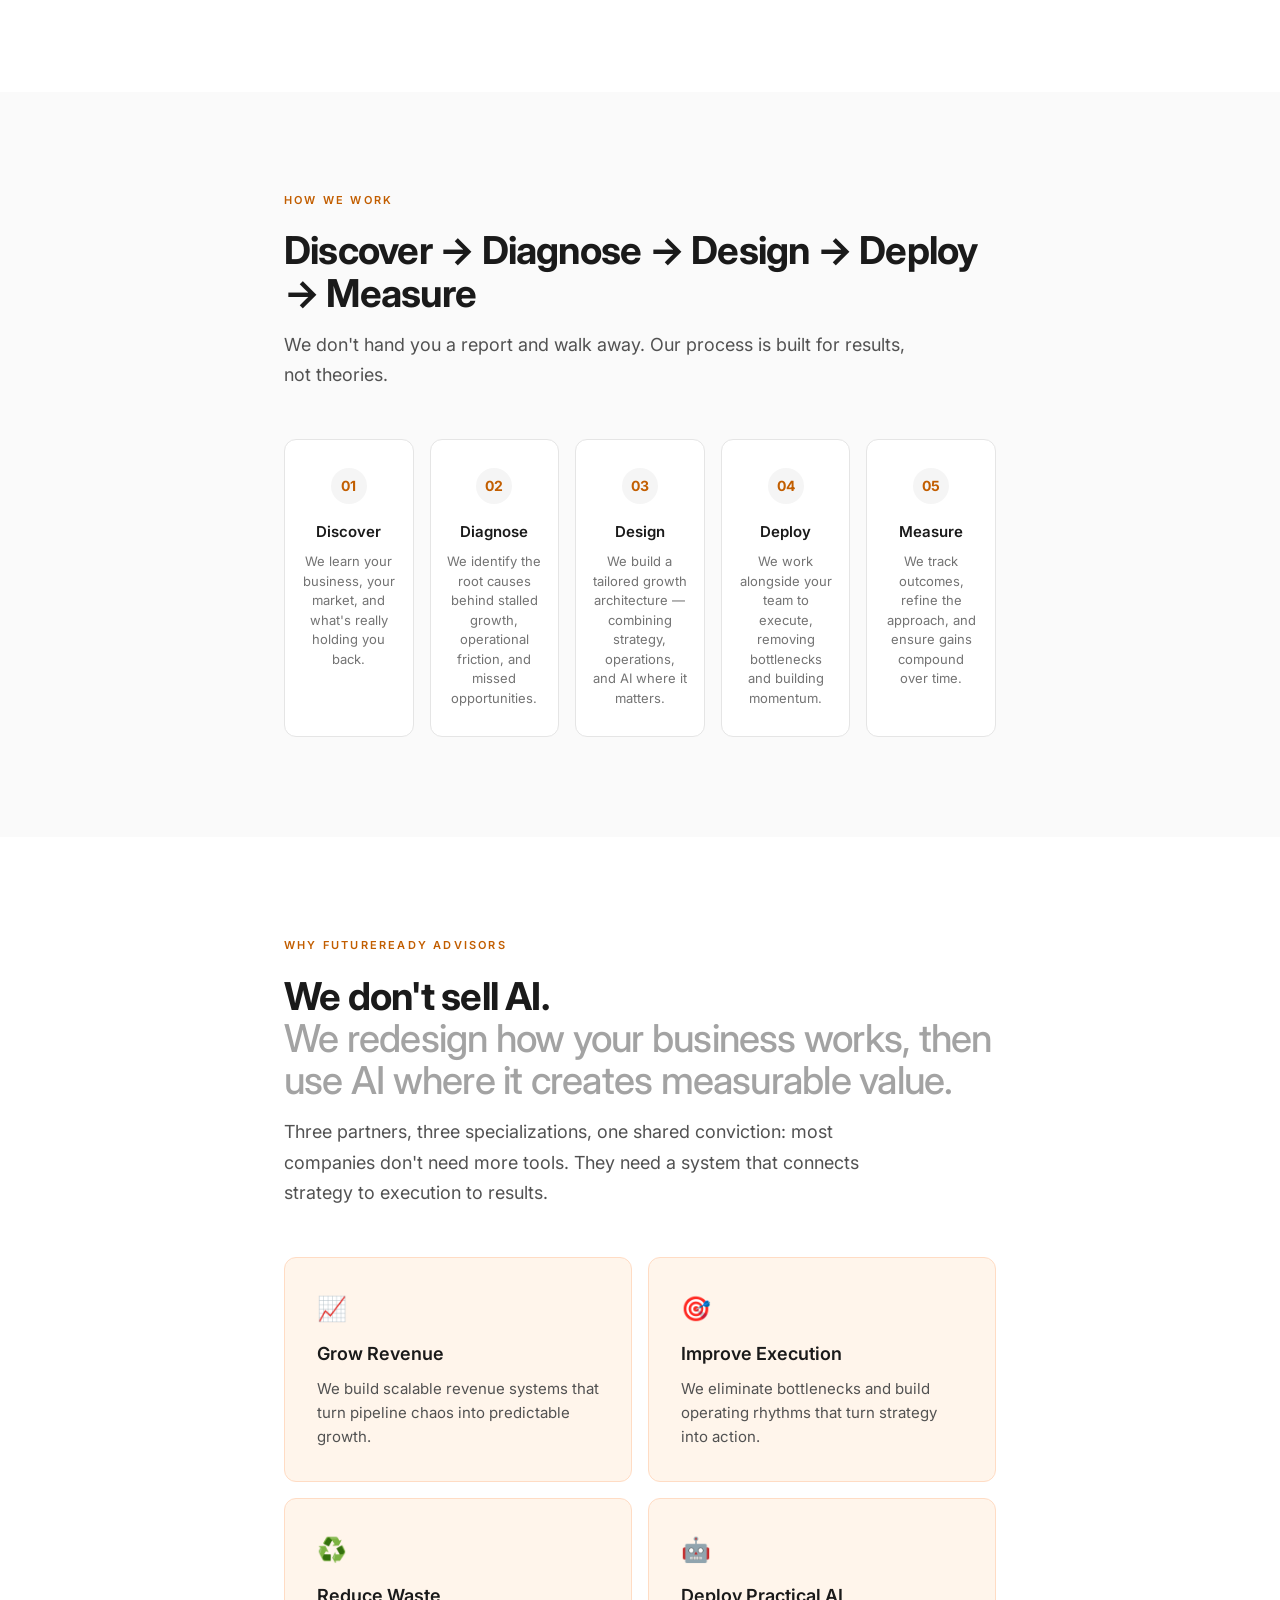
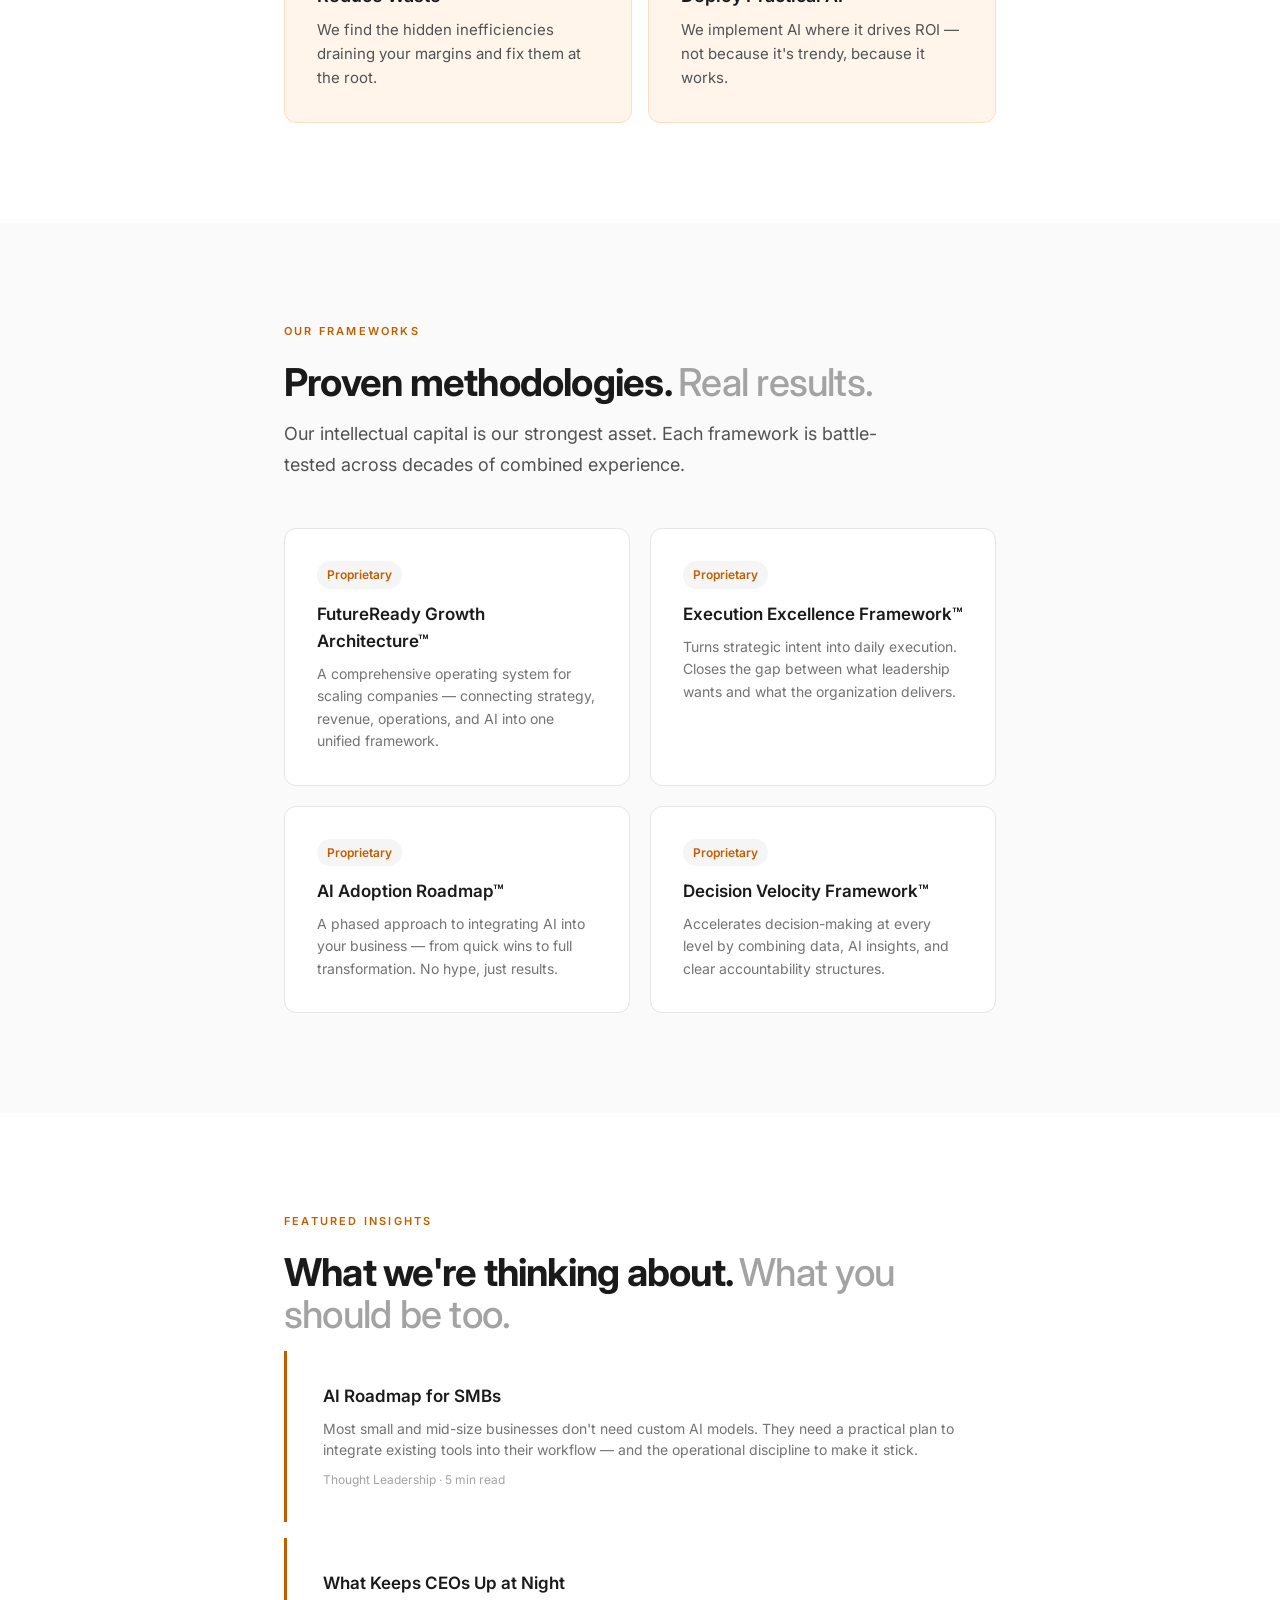
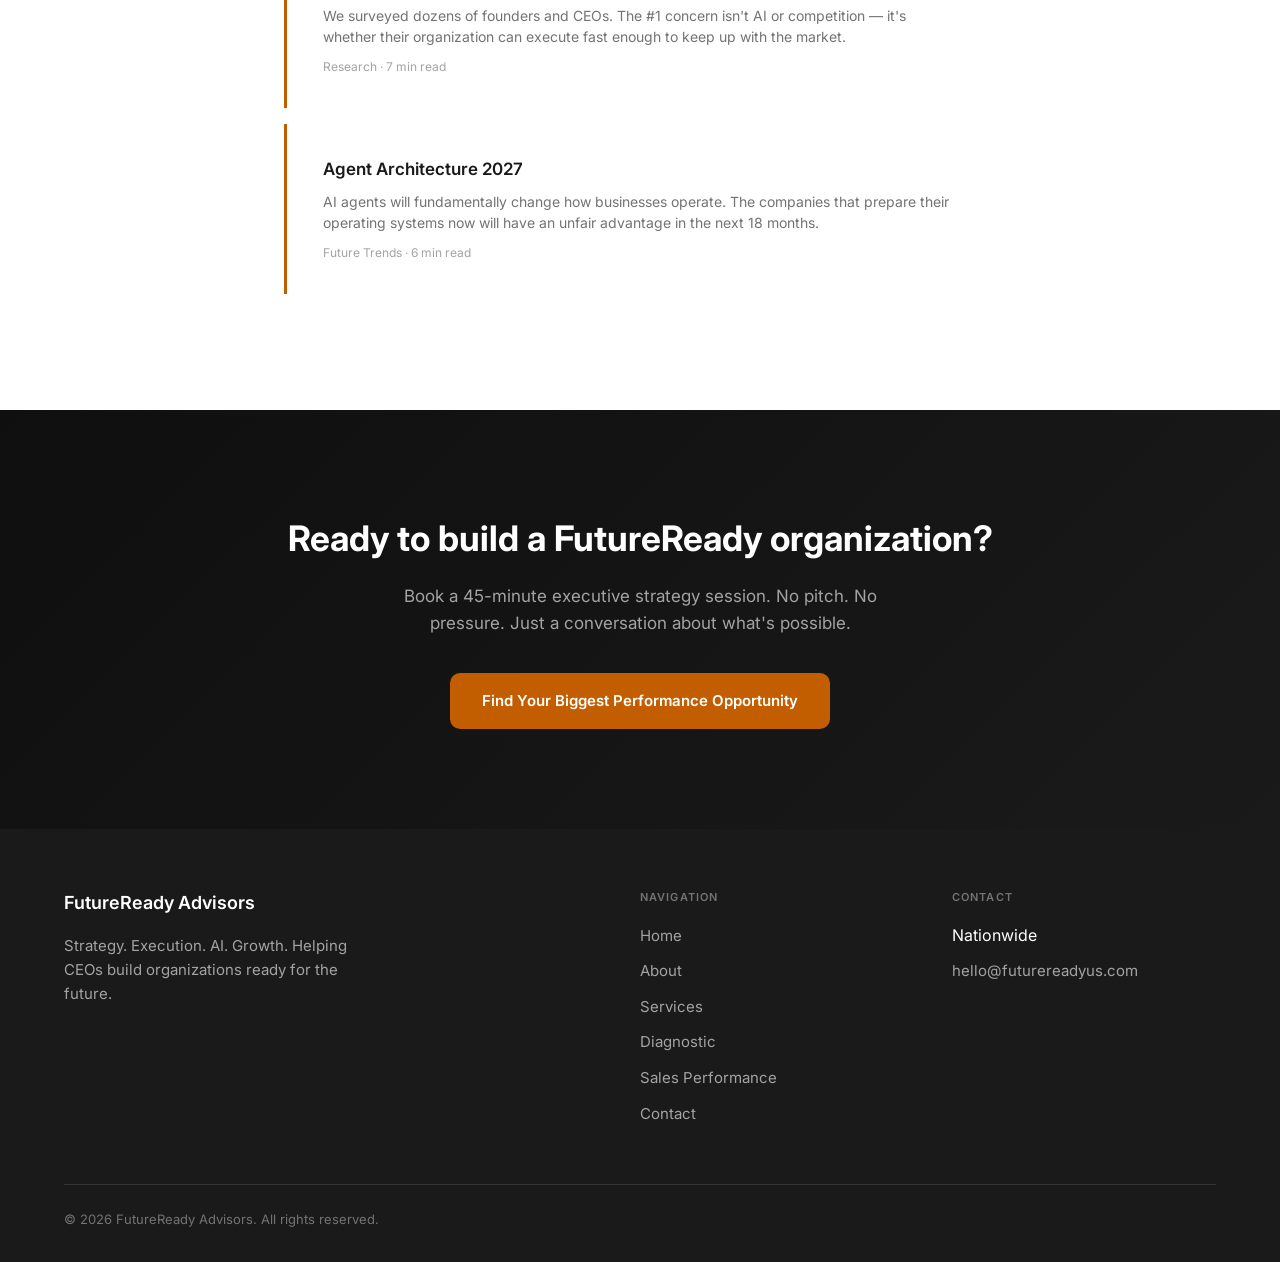
==== commit c22e1963: "Add Sales Performance Assessment page (FRA Sales Performance System)" ====
--- a/index.html
+++ b/index.html
@@ -33,7 +33,7 @@
 <meta name="twitter:description" content="Strategy. Execution. AI. Growth. We help CEOs transform businesses through strategic planning, operational excellence, revenue growth systems, and practical AI implementation.">
 <meta name="twitter:image" content="https://www.futurereadyus.com/og-card.png">
 <link rel="canonical" href="https://www.futurereadyus.com">
-<script type="application/ld+json">{"@context":"https://schema.org","@type":"ProfessionalService","@id":"https://www.futurereadyus.com/#org","name":"FutureReady Advisors","url":"https://www.futurereadyus.com","logo":"https://www.futurereadyus.com/logo-v2.jpg","image":"https://www.futurereadyus.com/logo-v2.jpg","slogan":"Strategy. Execution. AI. Growth.","description":"FutureReady Advisors helps CEOs transform businesses through strategic planning, operational excellence, revenue growth systems, and practical AI implementation.","areaServed":{"@type":"Country","name":"United States"},"knowsAbout":["Strategic Planning","Operational Excellence","Revenue Growth Systems","Practical AI Implementation"],"founder":[{"@type":"Person","name":"Robert Goldberg"},{"@type":"Person","name":"Jack Lee"},{"@type":"Person","name":"Hoel Bautista"}],"hasOfferCatalog":{"@type":"OfferCatalog","name":"Advisory Engagements","itemListElement":[{"@type":"Offer","itemOffered":{"@type":"Service","name":"Growth Opportunity Diagnostic","description":"A structured assessment to identify your highest-impact growth opportunity."}},{"@type":"Offer","itemOffered":{"@type":"Service","name":"Growth Blueprint","description":"A comprehensive growth architecture connecting strategy, operations, and AI."}},{"@type":"Offer","itemOffered":{"@type":"Service","name":"Growth Engine","description":"Ongoing partnership to build scalable growth systems and execute against your blueprint."}}]}}</script>
+<script type="application/ld+json">{"@context":"https://schema.org","@type":"ProfessionalService","@id":"https://www.futurereadyus.com/#org","name":"FutureReady Advisors","url":"https://www.futurereadyus.com","logo":"https://www.futurereadyus.com/logo-v2.jpg","image":"https://www.futurereadyus.com/logo-v2.jpg","slogan":"Strategy. Execution. AI. Growth.","email":"hello@futurereadyus.com","description":"FutureReady Advisors helps CEOs transform businesses through strategic planning, operational excellence, revenue growth systems, and practical AI implementation.","areaServed":{"@type":"Country","name":"United States"},"knowsAbout":["Strategic Planning","Operational Excellence","Revenue Growth Systems","Practical AI Implementation"],"founder":[{"@type":"Person","name":"Robert Goldberg"},{"@type":"Person","name":"Jack Lee"},{"@type":"Person","name":"Hoel Bautista"}],"hasOfferCatalog":{"@type":"OfferCatalog","name":"Advisory Engagements","itemListElement":[{"@type":"Offer","itemOffered":{"@type":"Service","name":"Growth Opportunity Diagnostic","description":"A structured assessment to identify your highest-impact growth opportunity."}},{"@type":"Offer","itemOffered":{"@type":"Service","name":"Growth Blueprint","description":"A comprehensive growth architecture connecting strategy, operations, and AI."}},{"@type":"Offer","itemOffered":{"@type":"Service","name":"Growth Engine","description":"Ongoing partnership to build scalable growth systems and execute against your blueprint."}}]}}</script>
 <style>
 *{margin:0;padding:0;box-sizing:border-box}
 body{font-family:'Inter',-apple-system,BlinkMacSystemFont,'Segoe UI',Roboto,sans-serif;color:#1a1a1a;background:#fff;line-height:1.6}
@@ -127,6 +127,20 @@
 .scroll-top{bottom:20px;right:20px}
 .hero-tags{gap:16px}
 }
+
+/* ===== Mobile nav (hamburger) ===== */
+.nav-toggle{display:none;background:none;border:none;cursor:pointer;padding:8px;margin-left:auto;z-index:60}
+.nav-toggle span{display:block;width:24px;height:2px;background:#1a1a1a;margin:5px 0;transition:all .3s;border-radius:2px}
+@media(max-width:768px){
+  .nav-toggle{display:block}
+  .nav-toggle.open span:nth-child(1){transform:translateY(7px) rotate(45deg)}
+  .nav-toggle.open span:nth-child(2){opacity:0}
+  .nav-toggle.open span:nth-child(3){transform:translateY(-7px) rotate(-45deg)}
+  .nav-links{display:none;position:fixed;top:64px;left:0;right:0;background:#fff;flex-direction:column;align-items:flex-start;padding:20px 24px 28px;gap:18px;border-bottom:1px solid #f0f0f0;box-shadow:0 16px 32px rgba(0,0,0,.08);z-index:55}
+  .nav-links.open{display:flex}
+  .nav-links a{font-size:1rem;width:100%}
+  .nav-cta{margin-top:6px;text-align:center}
+}
 </style>
 <link rel="preconnect" href="https://fonts.googleapis.com">
 <link href="https://fonts.googleapis.com/css2?family=Inter:wght@400;500;600;700&display=swap" rel="stylesheet">
@@ -192,6 +206,23 @@
   }
 }
 </script>
+
+<script type="application/ld+json">
+{
+  "@context": "https://schema.org",
+  "@type": "Organization",
+  "@id": "https://www.futurereadyus.com/#org",
+  "name": "FutureReady Advisors",
+  "url": "https://www.futurereadyus.com",
+  "logo": "https://www.futurereadyus.com/logo-v2.jpg",
+  "email": "hello@futurereadyus.com",
+  "founder": [
+    {"@type": "Person", "name": "Robert Goldberg"},
+    {"@type": "Person", "name": "Jack Lee"},
+    {"@type": "Person", "name": "Hoel Bautista"}
+  ]
+}
+</script>
 </head>
 <body>
 <nav><div class="container nav-inner">
@@ -201,10 +232,12 @@
 <a href="/about">About</a>
 <a href="/services">Services</a>
 <a href="/diagnostic">Diagnostic</a>
+<a href="/sales-performance">Sales Performance</a>
 <a href="/contact">Contact</a>
 <a href="/contact" class="nav-cta">Find Your Biggest Performance Opportunity</a>
-</div>
-</div></nav>
+
+</div>
+<button class="nav-toggle" id="navToggle" aria-label="Menu" aria-expanded="false"><span></span><span></span><span></span></button></div></nav>
 <main>
 <section class="hero"><div class="container">
 <div class="hero-eyebrow">FutureReady Advisors</div>
@@ -281,7 +314,7 @@
 <footer><div class="container">
 <div class="footer-grid">
 <div><span class="footer-brand-text">FutureReady Advisors</span><p class="footer-desc">Strategy. Execution. AI. Growth. Helping CEOs build organizations ready for the future.</p></div>
-<div><p class="footer-links-title">Navigation</p><ul class="footer-links"><li><a href="/">Home</a></li><li><a href="/about">About</a></li><li><a href="/services">Services</a></li><li><a href="/diagnostic">Diagnostic</a></li><li><a href="/contact">Contact</a></li></ul></div>
+<div><p class="footer-links-title">Navigation</p><ul class="footer-links"><li><a href="/">Home</a></li><li><a href="/about">About</a></li><li><a href="/services">Services</a></li><li><a href="/diagnostic">Diagnostic</a></li><li><a href="/sales-performance">Sales Performance</a></li><li><a href="/contact">Contact</a></li></ul></div>
 <div><p class="footer-links-title">Contact</p><ul class="footer-links"><li>Nationwide</li><li><a href="mailto:hello@futurereadyus.com">hello@futurereadyus.com</a></li></ul></div>
 </div>
 <div class="footer-bottom"><p class="footer-copy">© 2026 FutureReady Advisors. All rights reserved.</p></div>
@@ -307,5 +340,9 @@
 })();
 </script>
 
+
+<script>
+(function(){var t=document.getElementById('navToggle'),l=document.querySelector('.nav-links');if(t&&l){t.addEventListener('click',function(){var open=l.classList.toggle('open');t.classList.toggle('open',open);t.setAttribute('aria-expanded',open?'true':'false')});l.querySelectorAll('a').forEach(function(a){a.addEventListener('click',function(){l.classList.remove('open');t.classList.remove('open');t.setAttribute('aria-expanded','false')})})}})();
+</script>
 </body>
 </html>
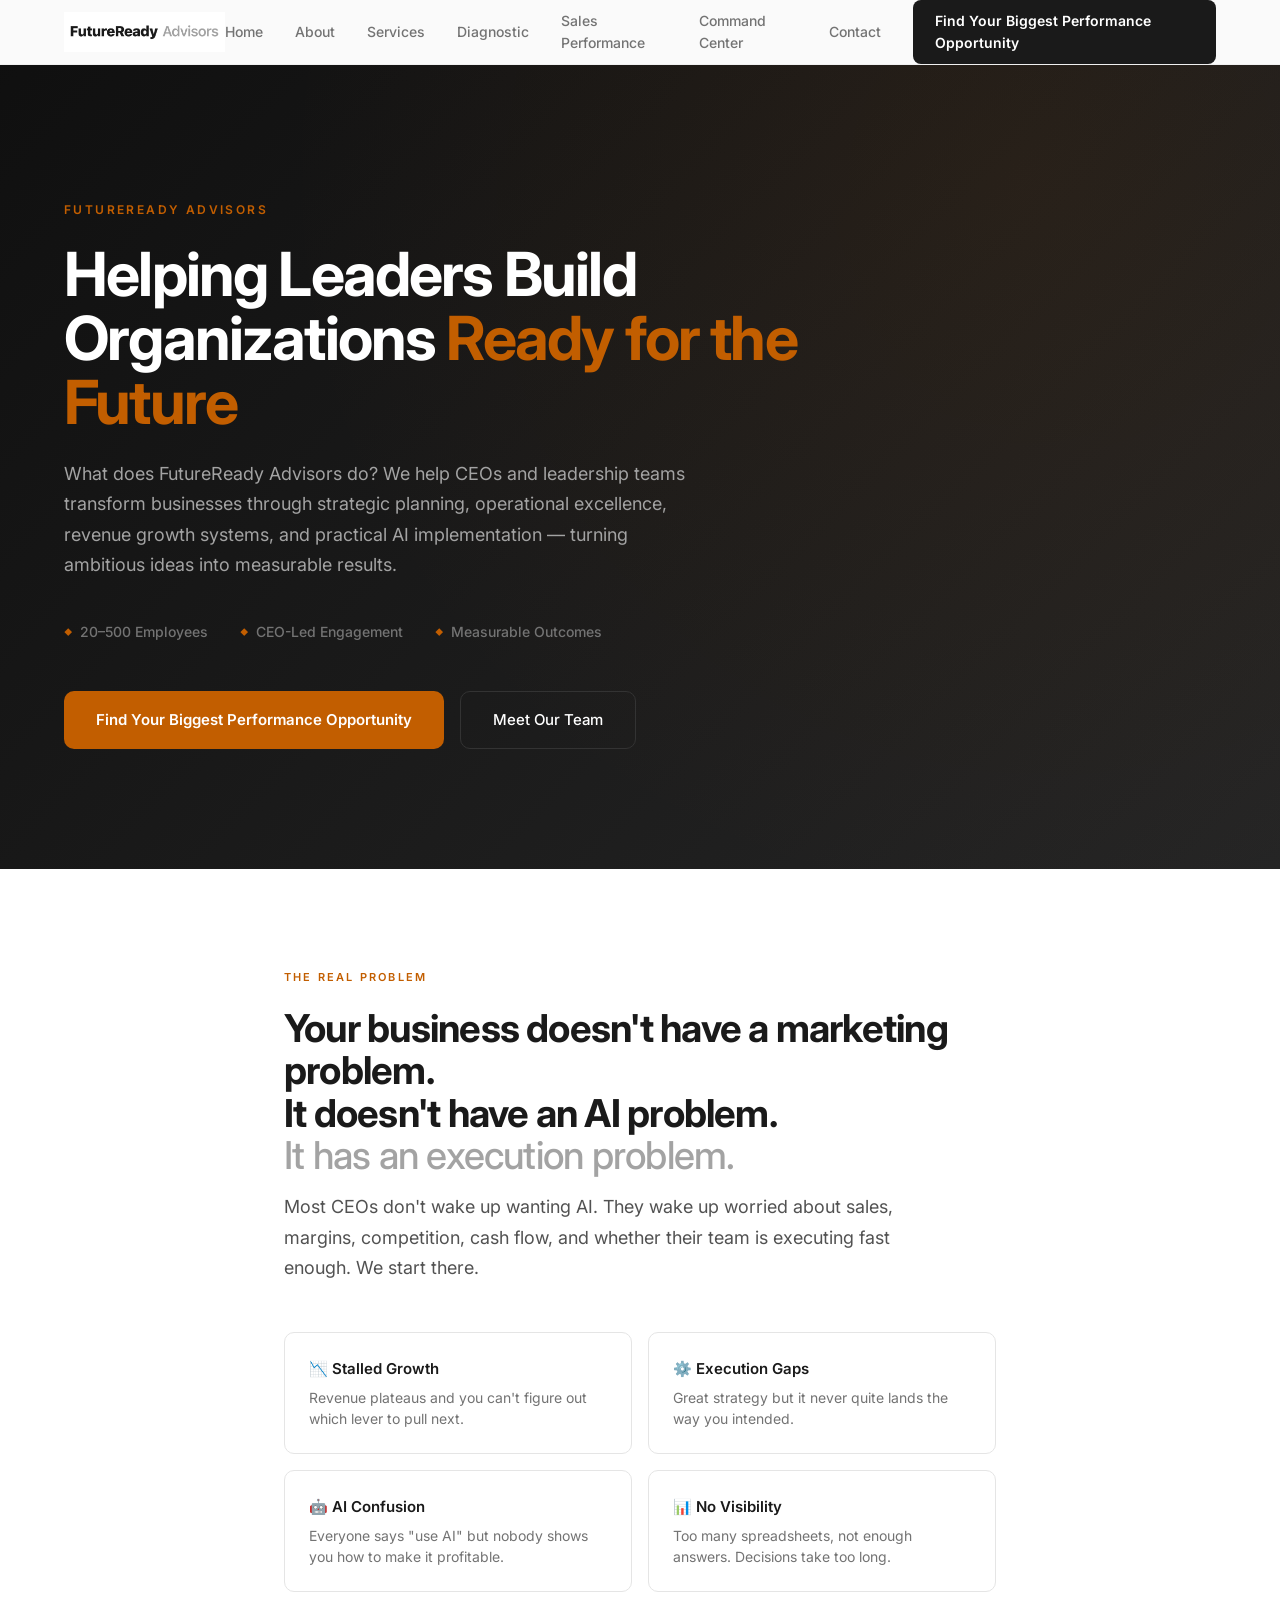
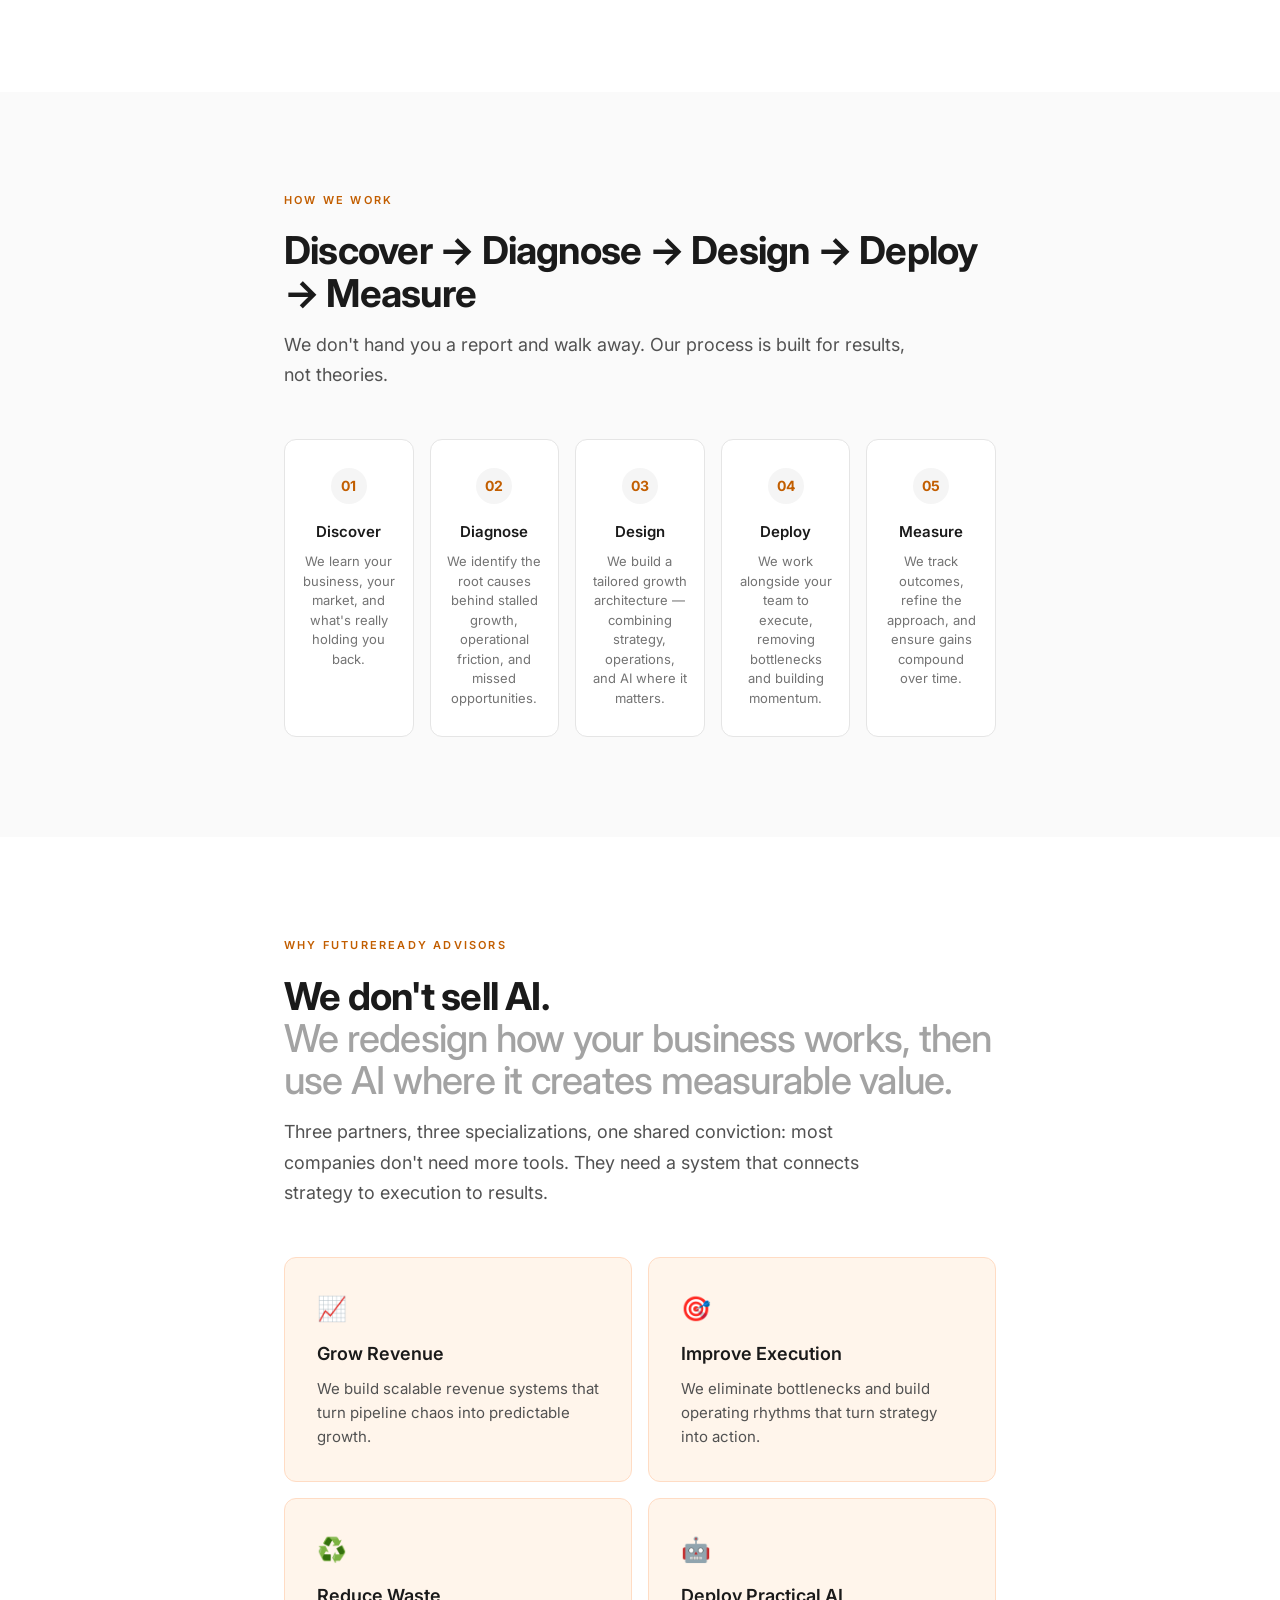
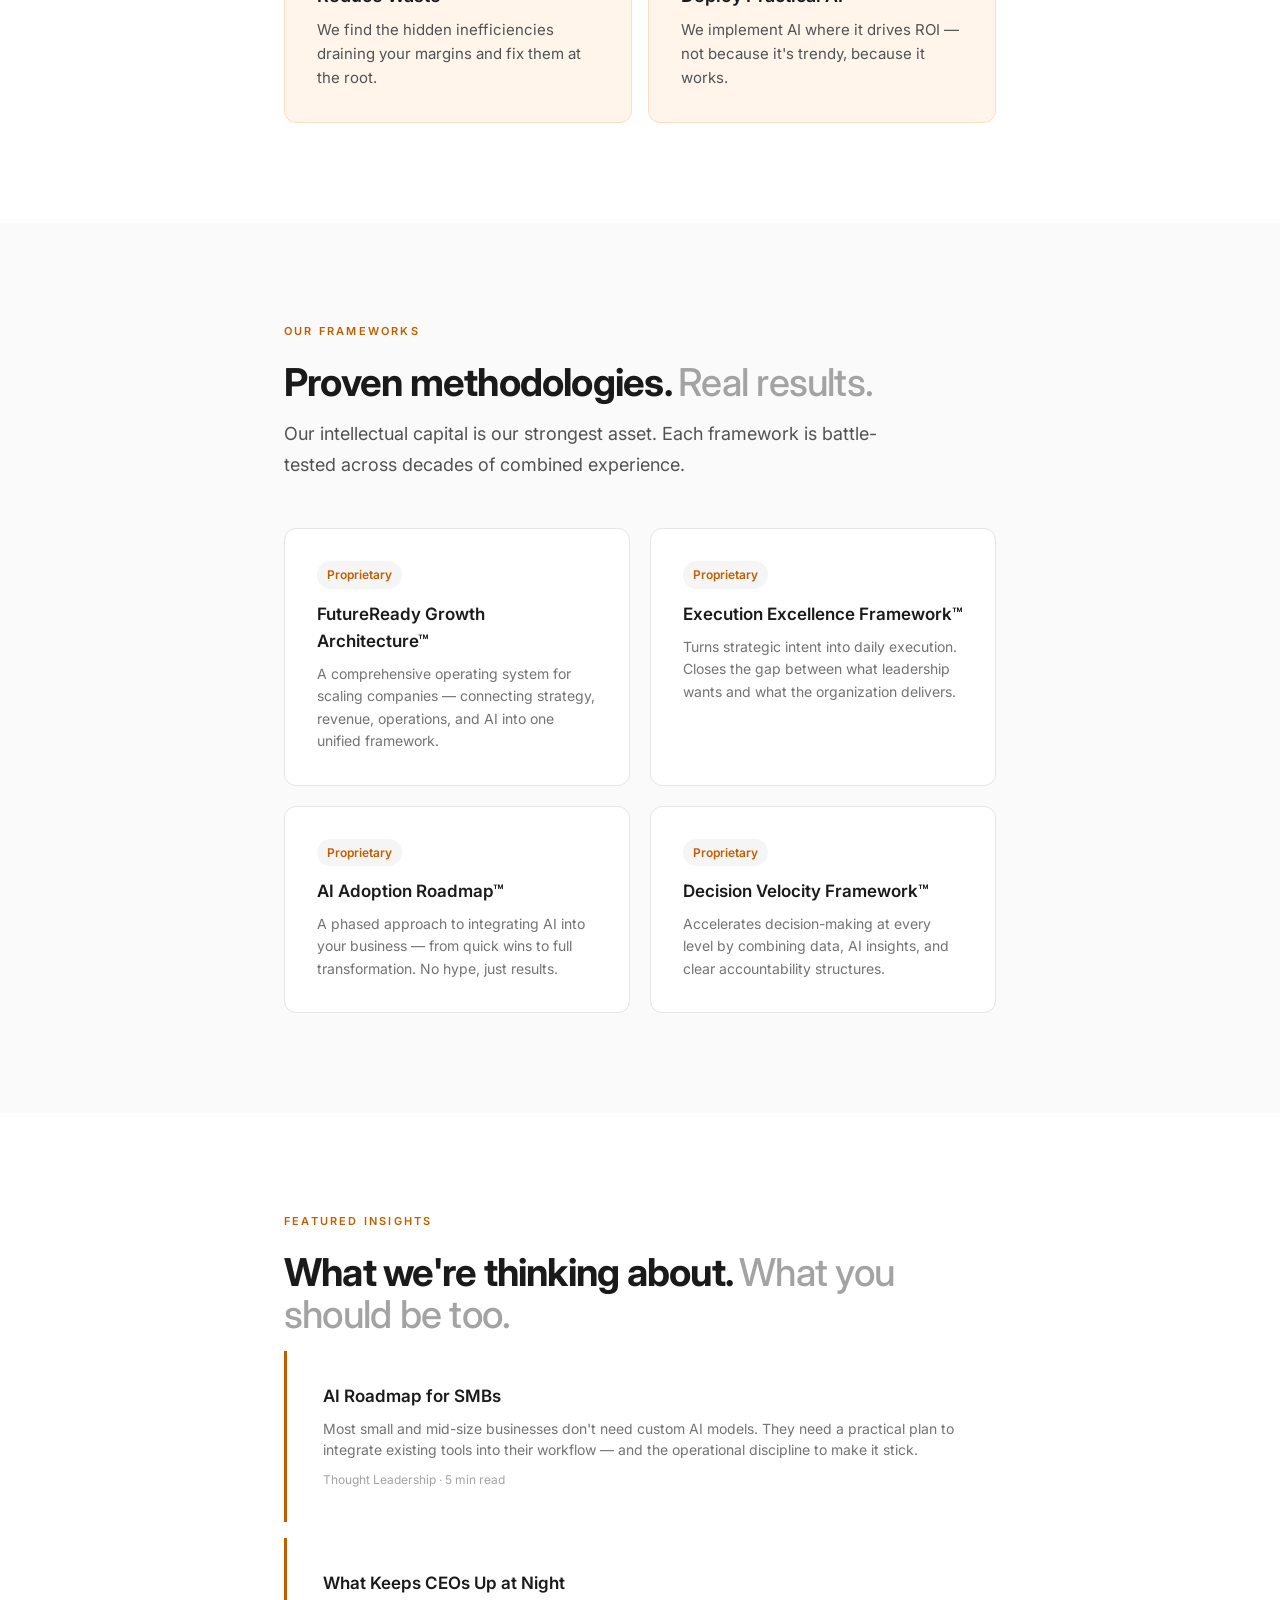
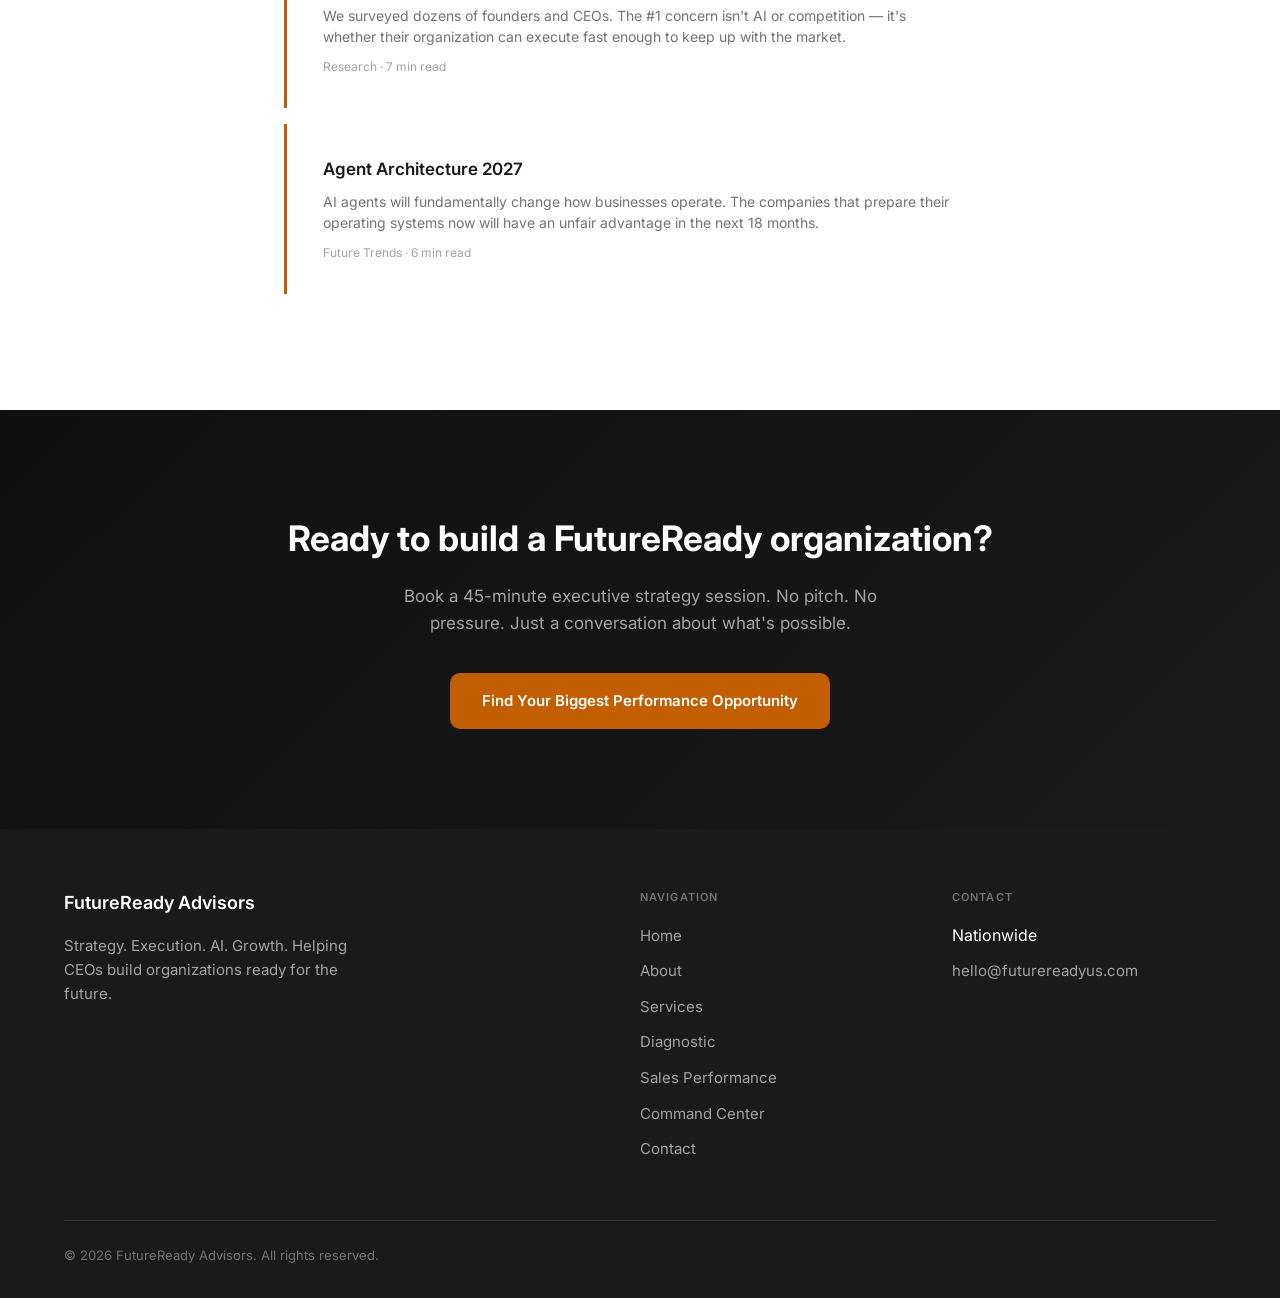
==== commit 42918159: "Add Competitive Intelligence Command Center - New /command-center page integrated with the site desi" ====
--- a/index.html
+++ b/index.html
@@ -233,6 +233,7 @@
 <a href="/services">Services</a>
 <a href="/diagnostic">Diagnostic</a>
 <a href="/sales-performance">Sales Performance</a>
+<a href="/command-center">Command Center</a>
 <a href="/contact">Contact</a>
 <a href="/contact" class="nav-cta">Find Your Biggest Performance Opportunity</a>
 
@@ -314,7 +315,7 @@
 <footer><div class="container">
 <div class="footer-grid">
 <div><span class="footer-brand-text">FutureReady Advisors</span><p class="footer-desc">Strategy. Execution. AI. Growth. Helping CEOs build organizations ready for the future.</p></div>
-<div><p class="footer-links-title">Navigation</p><ul class="footer-links"><li><a href="/">Home</a></li><li><a href="/about">About</a></li><li><a href="/services">Services</a></li><li><a href="/diagnostic">Diagnostic</a></li><li><a href="/sales-performance">Sales Performance</a></li><li><a href="/contact">Contact</a></li></ul></div>
+<div><p class="footer-links-title">Navigation</p><ul class="footer-links"><li><a href="/">Home</a></li><li><a href="/about">About</a></li><li><a href="/services">Services</a></li><li><a href="/diagnostic">Diagnostic</a></li><li><a href="/sales-performance">Sales Performance</a></li><li><a href="/command-center">Command Center</a></li><li><a href="/contact">Contact</a></li></ul></div>
 <div><p class="footer-links-title">Contact</p><ul class="footer-links"><li>Nationwide</li><li><a href="mailto:hello@futurereadyus.com">hello@futurereadyus.com</a></li></ul></div>
 </div>
 <div class="footer-bottom"><p class="footer-copy">© 2026 FutureReady Advisors. All rights reserved.</p></div>
